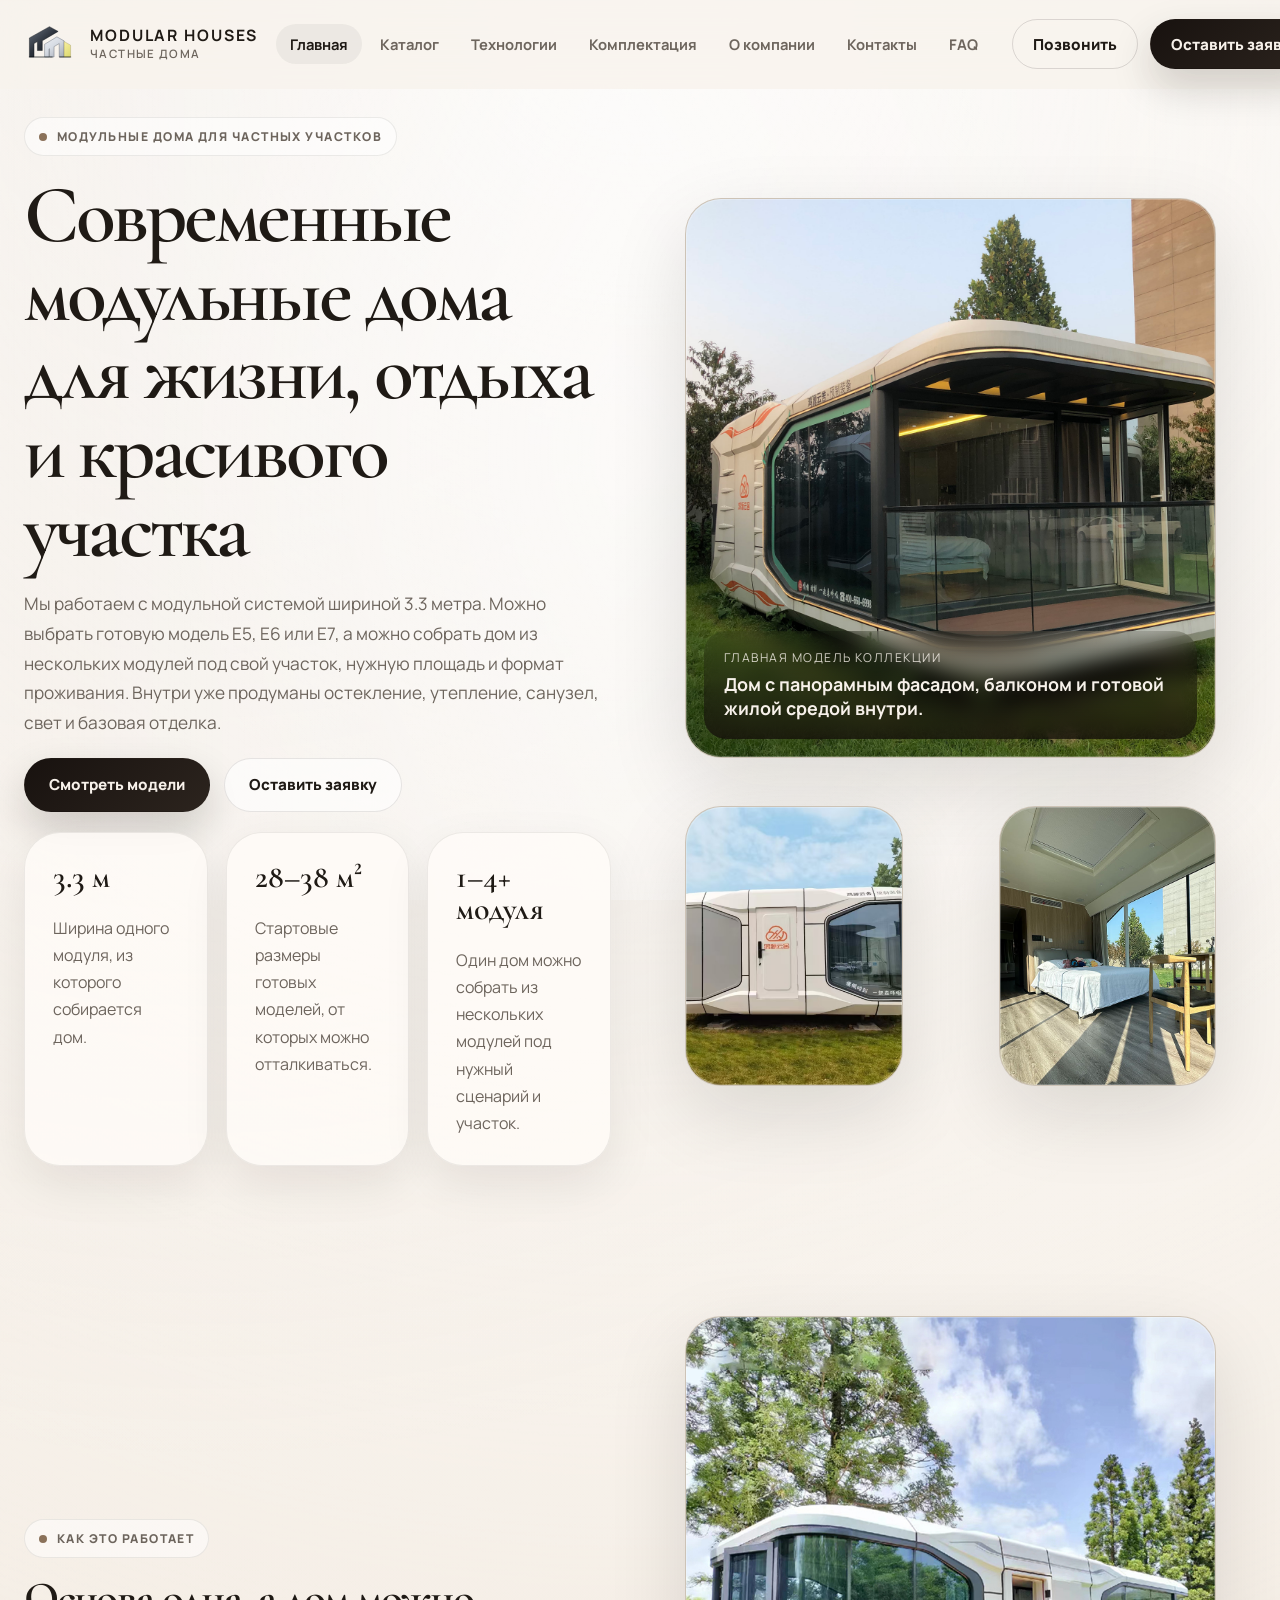
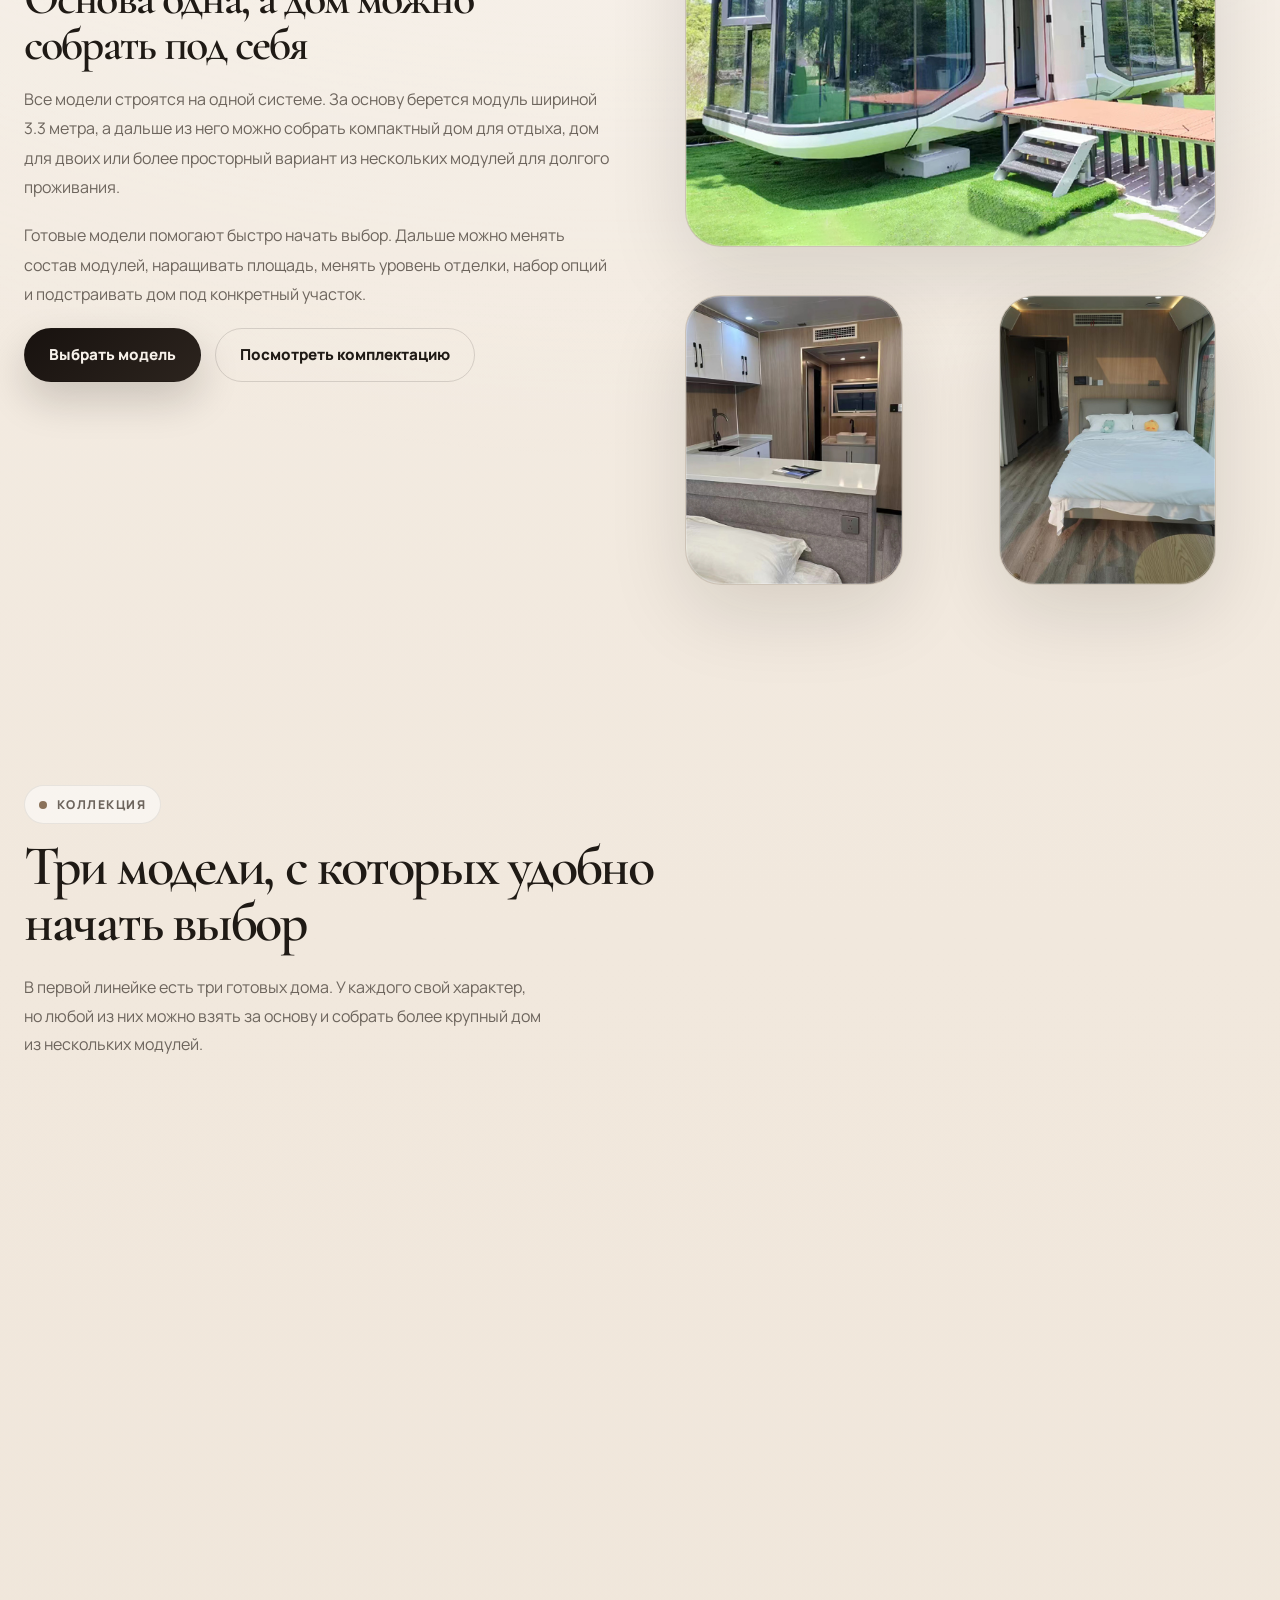
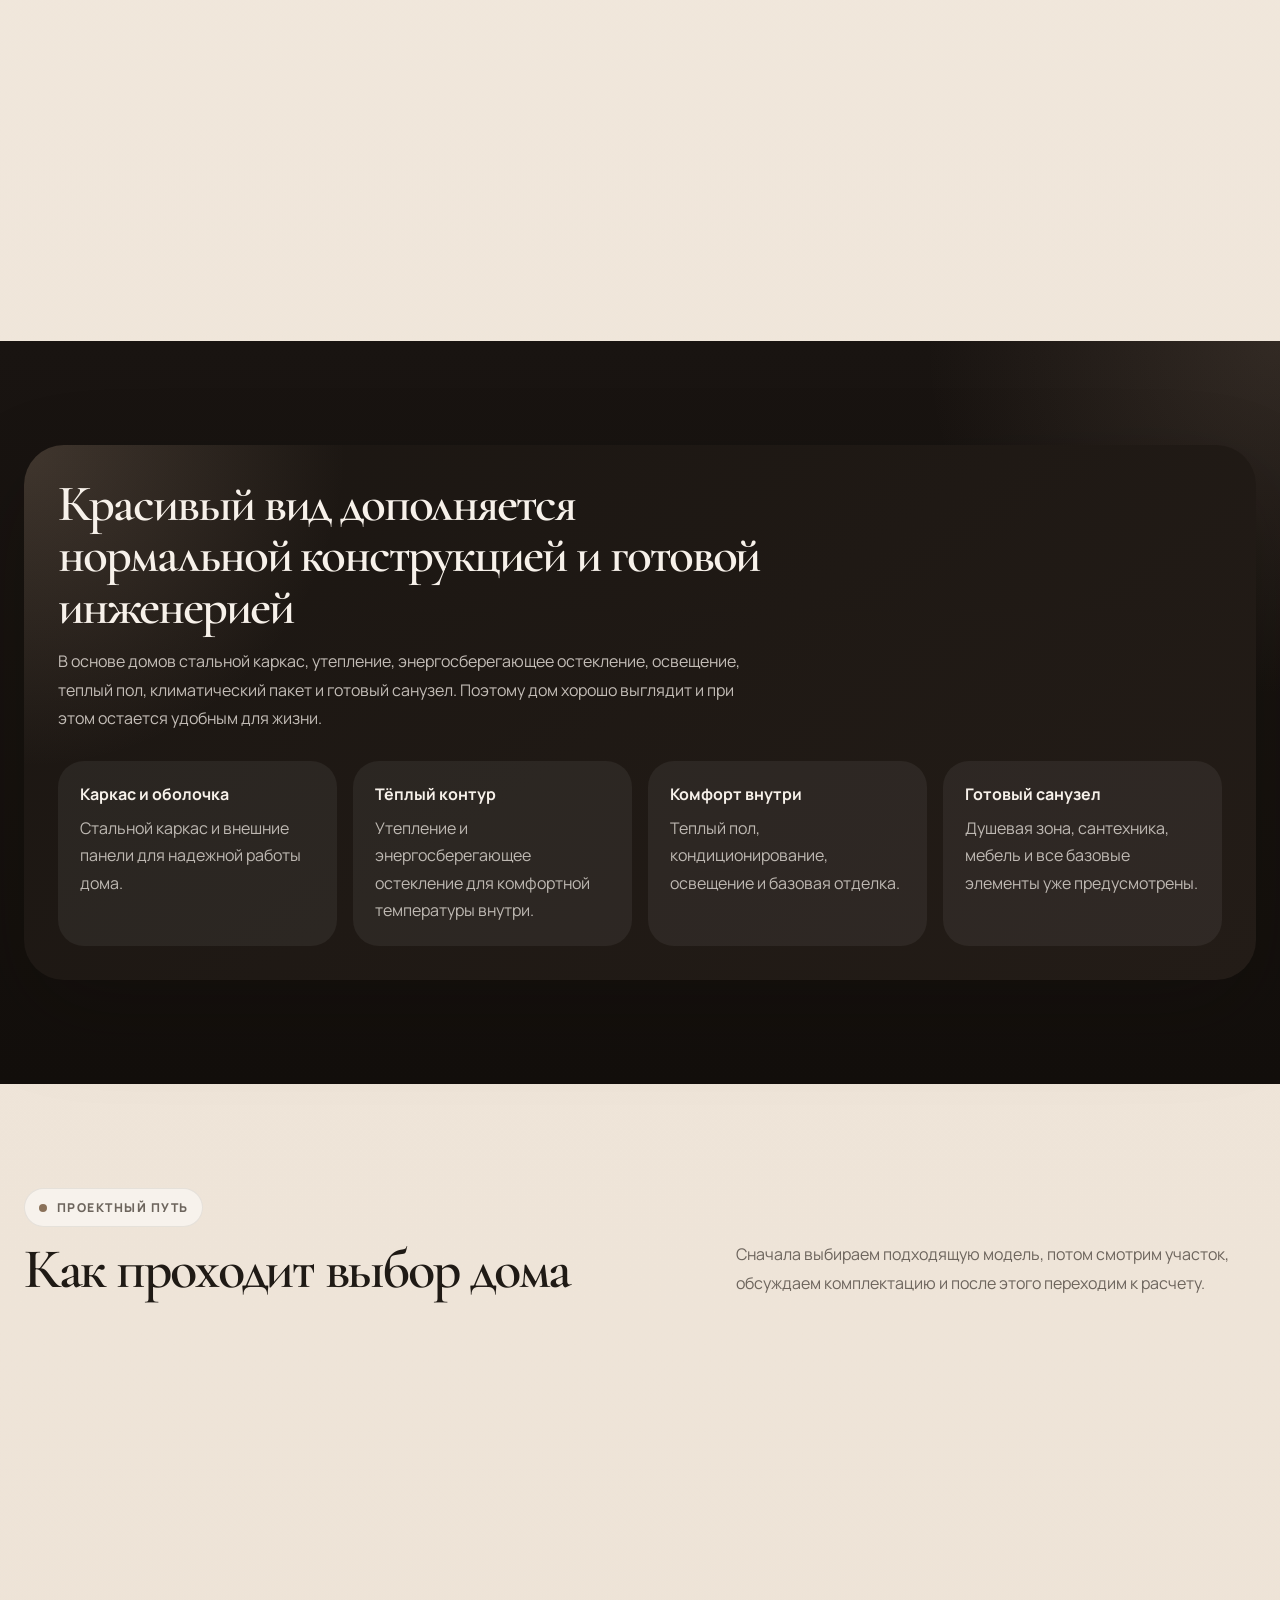
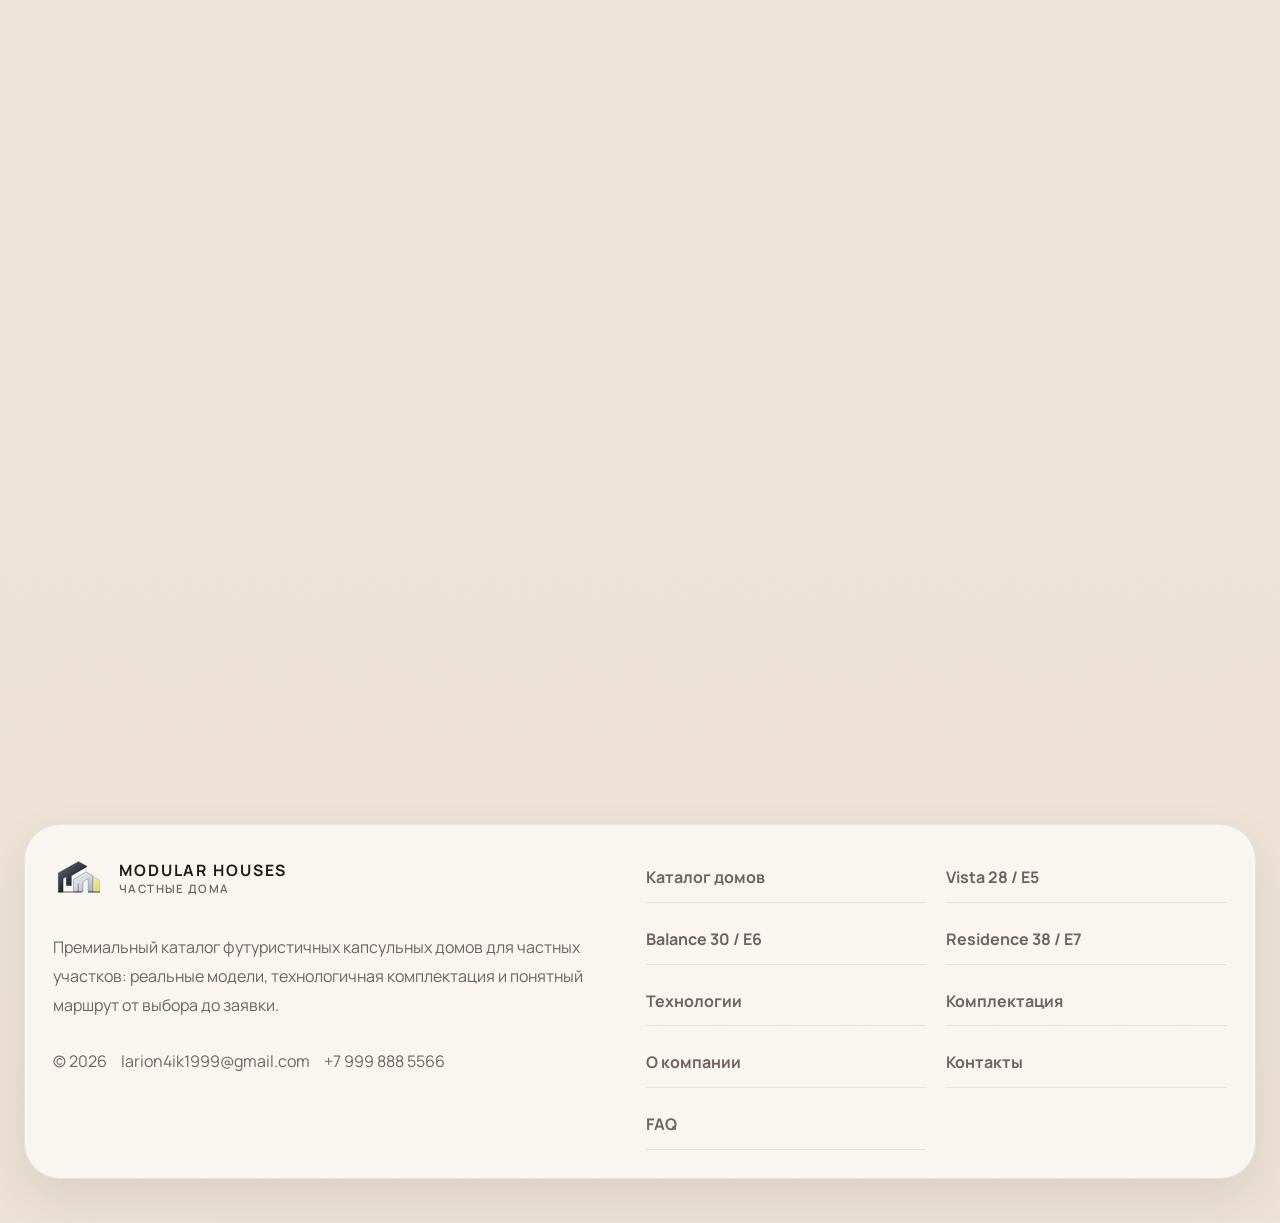
==== index.html @ d320b364 "Initial site build" ====
<!doctype html>
<html lang="ru">
  <head>
    <meta charset="UTF-8" />
    <meta name="viewport" content="width=device-width, initial-scale=1.0" />
    <meta
      name="description"
      content="Modular Houses — премиальные модульные дома для частных участков. Готовые модели E5, E6 и E7, модульная система шириной 3.3 метра и настройка дома под участок."
    />
    <title>Modular Houses — Премиальные капсульные модульные дома</title>
    <link rel="icon" href="./assets/favicon.svg" type="image/svg+xml" />
    <link rel="stylesheet" href="./styles.css" />
    <script src="./main.js" defer></script>
  </head>
  <body>
    <div class="site-shell">
      <header class="site-header">
        <div class="container header-inner">
          <a class="brand" href="./index.html" aria-label="Modular Houses">
            <span class="brand-mark">MH</span>
            <span class="brand-copy">
              <strong>Modular Houses</strong>
              <span>Частные дома</span>
            </span>
          </a>

          <button class="menu-toggle" type="button" aria-expanded="false" aria-label="Открыть меню">
            <span></span>
          </button>

          <div class="nav-wrap">
            <nav class="site-nav" aria-label="Основная навигация">
              <a class="is-active" href="./index.html">Главная</a>
              <a href="./catalog.html">Каталог</a>
              <a href="./technologies.html">Технологии</a>
              <a href="./complectation.html">Комплектация</a>
              <a href="./about.html">О компании</a>
              <a href="./contacts.html">Контакты</a>
              <a href="./faq.html">FAQ</a>
            </nav>

            <div class="header-actions">
              <button class="btn btn--line" type="button" data-copy-phone="+7 999 888 5566">Позвонить</button>
              <a class="btn btn--dark" href="./contacts.html">Оставить заявку</a>
            </div>
          </div>
        </div>
      </header>

      <main>
        <section class="page-hero page-hero--home">
          <div class="container hero-grid">
            <div class="hero-copy" data-reveal>
              <span class="eyebrow">Модульные дома для частных участков</span>
              <h1 class="display">Современные модульные дома для жизни, отдыха и красивого участка</h1>
              <p class="lead">
                Мы работаем с модульной системой шириной 3.3 метра. Можно выбрать готовую модель E5, E6 или E7, а
                можно собрать дом из нескольких модулей под свой участок, нужную площадь и формат проживания. Внутри
                уже продуманы остекление, утепление, санузел, свет и базовая отделка.
              </p>
              <div class="hero-actions">
                <a class="btn btn--dark" href="./catalog.html">Смотреть модели</a>
                <a class="btn btn--light" href="./contacts.html">Оставить заявку</a>
              </div>

              <div class="stat-strip">
                <article class="stat-card" data-reveal>
                  <strong>3.3 м</strong>
                  <span>Ширина одного модуля, из которого собирается дом.</span>
                </article>
                <article class="stat-card" data-reveal>
                  <strong>28–38 м²</strong>
                  <span>Стартовые размеры готовых моделей, от которых можно отталкиваться.</span>
                </article>
                <article class="stat-card" data-reveal>
                  <strong>1–4+ модуля</strong>
                  <span>Один дом можно собрать из нескольких модулей под нужный сценарий и участок.</span>
                </article>
              </div>
            </div>

            <div class="hero-media" data-reveal>
              <figure class="image-frame image-frame--hero">
                <img
                  src="./assets/images/source-refresh/1757570307708-19.jpg"
                  alt="Модульный дом с балконом и панорамным остеклением"
                />
                <figcaption class="image-overlay">
                  <span>Главная модель коллекции</span>
                  <strong>Дом с панорамным фасадом, балконом и готовой жилой средой внутри.</strong>
                </figcaption>
              </figure>

              <div class="media-stack">
                <figure class="image-frame image-frame--mid">
                  <img src="./assets/images/source-refresh/1723605238424-20240814111315.jpg" alt="Боковой вид на модульный дом" />
                </figure>
                <figure class="image-frame image-frame--mid">
                  <img src="./assets/images/source-refresh/1726647369386-6.jpg" alt="Спальная зона внутри модульного дома" />
                </figure>
              </div>
            </div>
          </div>
        </section>

        <section class="section section--tight">
          <div class="container editorial-grid">
            <div class="editorial-copy" data-reveal>
              <span class="eyebrow">Как это работает</span>
              <h2>Основа одна, а дом можно собрать под себя</h2>
              <p>
                Все модели строятся на одной системе. За основу берется модуль шириной 3.3 метра, а дальше из него
                можно собрать компактный дом для отдыха, дом для двоих или более просторный вариант из нескольких
                модулей для долгого проживания.
              </p>
              <p>
                Готовые модели помогают быстро начать выбор. Дальше можно менять состав модулей, наращивать площадь,
                менять уровень отделки, набор опций и подстраивать дом под конкретный участок.
              </p>
              <div class="inline-actions">
                <a class="btn btn--dark" href="./catalog.html">Выбрать модель</a>
                <a class="btn btn--line" href="./complectation.html">Посмотреть комплектацию</a>
              </div>
            </div>

            <div class="photo-stack" data-reveal>
              <figure class="image-frame">
                <img src="./assets/images/1731392022726-11.jpg" alt="Модульный дом на участке среди деревьев" />
              </figure>
              <figure class="image-frame">
                <img src="./assets/images/source-refresh/1722925416451-e5-19.jpg" alt="Кухонная зона внутри модульного дома" />
              </figure>
              <figure class="image-frame">
                <img src="./assets/images/source-refresh/1723206489213-a-e7-02-4.jpg" alt="Светлая спальня с панорамным остеклением" />
              </figure>
            </div>
          </div>
        </section>

        <section class="section">
          <div class="container">
            <div class="section-head" data-reveal>
              <div>
                <span class="eyebrow">Коллекция</span>
                <h2 class="section-title">Три модели, с которых удобно начать выбор</h2>
              </div>
              <p class="section-intro">
                В первой линейке есть три готовых дома. У каждого свой характер, но любой из них можно взять за основу
                и собрать более крупный дом из нескольких модулей.
              </p>
            </div>

            <div class="product-grid">
              <article class="product-card" data-reveal>
                <div class="product-media">
                  <img src="./assets/images/source-refresh/1741331809474-999999.jpg" alt="Vista 28 / E5" />
                </div>
                <div class="product-body">
                  <span class="product-label">Vista 28 / E5</span>
                  <h3 class="product-title">Компактный панорамный дом</h3>
                  <p class="product-subtitle">
                    Самая легкая и открытая модель. Подходит для участка с красивым видом, отдыха вдвоем и коротких
                    загородных поездок.
                  </p>
                  <div class="product-meta">
                    <div>
                      <strong>Площадь</strong>
                      <span>28 м²</span>
                    </div>
                    <div>
                      <strong>Размер</strong>
                      <span>8.5 × 3.3 × 3.2 м</span>
                    </div>
                  </div>
                  <div class="inline-actions">
                    <a class="btn btn--dark" href="./model-base18.html">Подробнее о модели</a>
                  </div>
                </div>
              </article>

              <article class="product-card" data-reveal>
                <div class="product-media">
                  <img src="./assets/images/1731392022726-11.jpg" alt="Balance 30 / E6" />
                </div>
                <div class="product-body">
                  <span class="product-label">Balance 30 / E6</span>
                  <h3 class="product-title">Спокойный дом для ежедневного комфорта</h3>
                  <p class="product-subtitle">
                    Более закрытая и спокойная модель с отдельной жилой зоной, верхним светом и удобной планировкой
                    для пары или долгого отдыха.
                  </p>
                  <div class="product-meta">
                    <div>
                      <strong>Площадь</strong>
                      <span>30 м²</span>
                    </div>
                    <div>
                      <strong>Размер</strong>
                      <span>9.0 × 3.3 × 3.2 м</span>
                    </div>
                  </div>
                  <div class="inline-actions">
                    <a class="btn btn--dark" href="./model-duo36.html">Подробнее о модели</a>
                  </div>
                </div>
              </article>

              <article class="product-card" data-reveal>
                <div class="product-media">
                  <img src="./assets/images/1741221072667-ea02fdfe8619896848ca5c309c2e159.jpg" alt="Residence 38 / E7" />
                </div>
                <div class="product-body">
                  <span class="product-label">Residence 38 / E7</span>
                  <h3 class="product-title">Просторный дом для долгого проживания</h3>
                  <p class="product-subtitle">
                    Самая большая модель в линейке. Внутри есть отдельная спальня, зона отдыха и балкон, поэтому дом
                    подходит не только для выходных, но и для более долгого проживания.
                  </p>
                  <div class="product-meta">
                    <div>
                      <strong>Площадь</strong>
                      <span>38 м²</span>
                    </div>
                    <div>
                      <strong>Размер</strong>
                      <span>11.5 × 3.3 × 3.2 м</span>
                    </div>
                  </div>
                  <div class="inline-actions">
                    <a class="btn btn--dark" href="./model-family54.html">Подробнее о модели</a>
                  </div>
                </div>
              </article>
            </div>
          </div>
        </section>

        <section class="section section--dark">
          <div class="container">
            <div class="dark-panel" data-reveal>
              <h2>Красивый вид дополняется нормальной конструкцией и готовой инженерией</h2>
              <p>
                В основе домов стальной каркас, утепление, энергосберегающее остекление, освещение, теплый пол,
                климатический пакет и готовый санузел. Поэтому дом хорошо выглядит и при этом остается удобным для
                жизни.
              </p>

              <div class="dark-grid">
                <article class="dark-item">
                  <strong>Каркас и оболочка</strong>
                  <span>Стальной каркас и внешние панели для надежной работы дома.</span>
                </article>
                <article class="dark-item">
                  <strong>Тёплый контур</strong>
                  <span>Утепление и энергосберегающее остекление для комфортной температуры внутри.</span>
                </article>
                <article class="dark-item">
                  <strong>Комфорт внутри</strong>
                  <span>Теплый пол, кондиционирование, освещение и базовая отделка.</span>
                </article>
                <article class="dark-item">
                  <strong>Готовый санузел</strong>
                  <span>Душевая зона, сантехника, мебель и все базовые элементы уже предусмотрены.</span>
                </article>
              </div>
            </div>
          </div>
        </section>

        <section class="section">
          <div class="container">
            <div class="section-head" data-reveal>
              <div>
                <span class="eyebrow">Проектный путь</span>
                <h2 class="section-title">Как проходит выбор дома</h2>
              </div>
              <p class="section-intro">
                Сначала выбираем подходящую модель, потом смотрим участок, обсуждаем комплектацию и после этого
                переходим к расчету.
              </p>
            </div>

            <div class="timeline">
              <article class="timeline-item" data-step="01" data-reveal>
                <h3>Выбор модели</h3>
                <p>Определяем, нужен ли компактный дом для отдыха, спокойный вариант для пары или более просторный дом для долгого проживания.</p>
              </article>
              <article class="timeline-item" data-step="02" data-reveal>
                <h3>Проверка участка</h3>
                <p>Смотрим подъезд, рельеф, видовые точки и условия установки.</p>
              </article>
              <article class="timeline-item" data-step="03" data-reveal>
                <h3>Согласование комплектации</h3>
                <p>Фиксируем отделку, инженерный пакет, нужные опции и уровень готовности дома.</p>
              </article>
              <article class="timeline-item" data-step="04" data-reveal>
                <h3>Расчет и запуск</h3>
                <p>После согласования готовим расчет, план поставки и дальнейшие шаги по проекту.</p>
              </article>
            </div>
          </div>
        </section>

        <section class="section section--tight">
          <div class="container">
            <div class="cta-panel" data-reveal>
              <span class="eyebrow">Следующий шаг</span>
              <h3>Оставьте заявку, и мы подберем модель под ваш участок</h3>
              <p>
                Если у вас уже есть участок, примерная площадь и понимание, как вы хотите использовать дом, мы быстро
                предложим подходящую модель и нужную комплектацию.
              </p>
              <div class="hero-actions">
                <a class="btn btn--light" href="./catalog.html">Открыть каталог</a>
                <a class="btn btn--dark" href="./contacts.html">Оставить заявку</a>
              </div>
            </div>
          </div>
        </section>
      </main>

      <footer class="site-footer">
        <div class="container footer-grid">
          <div class="footer-copy">
            <a class="brand" href="./index.html">
              <span class="brand-mark">MH</span>
              <span class="brand-copy">
                <strong>Modular Houses</strong>
                <span>Частные дома</span>
              </span>
            </a>
            <p>
              Премиальный каталог футуристичных капсульных домов для частных участков: реальные модели, технологичная
              комплектация и понятный маршрут от выбора до заявки.
            </p>
            <div class="footer-meta">
              <span>© <span data-current-year></span></span>
              <span><a href="mailto:larion4ik1999@gmail.com">larion4ik1999@gmail.com</a></span>
              <span><a href="tel:+79998885566">+7 999 888 5566</a></span>
            </div>
          </div>

          <div class="footer-links">
            <a href="./catalog.html">Каталог домов</a>
            <a href="./model-base18.html">Vista 28 / E5</a>
            <a href="./model-duo36.html">Balance 30 / E6</a>
            <a href="./model-family54.html">Residence 38 / E7</a>
            <a href="./technologies.html">Технологии</a>
            <a href="./complectation.html">Комплектация</a>
            <a href="./about.html">О компании</a>
            <a href="./contacts.html">Контакты</a>
            <a href="./faq.html">FAQ</a>
          </div>
        </div>
      </footer>
    </div>
  </body>
</html>
---- styles.css ----
@import url("https://fonts.googleapis.com/css2?family=Cormorant+Garamond:wght@500;600;700&family=Manrope:wght@400;500;600;700;800&display=swap");

:root {
  --bg: #f3eee7;
  --bg-strong: #ebe3d8;
  --paper: rgba(255, 252, 248, 0.8);
  --paper-strong: rgba(255, 255, 255, 0.92);
  --line: rgba(31, 26, 21, 0.1);
  --line-strong: rgba(31, 26, 21, 0.18);
  --text: #1f1a15;
  --muted: #6d655d;
  --accent: #8a7159;
  --accent-soft: #b79d87;
  --dark: #171310;
  --dark-soft: #241e19;
  --olive: #5b6455;
  --shadow-lg: 0 28px 80px rgba(20, 15, 10, 0.12);
  --shadow-md: 0 18px 48px rgba(20, 15, 10, 0.08);
  --radius-xl: 36px;
  --radius-lg: 28px;
  --radius-md: 22px;
  --radius-sm: 18px;
  --radius-pill: 999px;
  --container: 1240px;
}

*,
*::before,
*::after {
  box-sizing: border-box;
}

html {
  scroll-behavior: smooth;
}

body {
  margin: 0;
  color: var(--text);
  font-family: "Manrope", sans-serif;
  background:
    radial-gradient(circle at top center, rgba(255, 255, 255, 0.8), transparent 34%),
    radial-gradient(circle at 16% 0%, rgba(183, 157, 135, 0.18), transparent 24%),
    linear-gradient(180deg, #f8f3ec 0%, #f1e8dd 42%, #ece1d4 100%);
  overflow-x: hidden;
}

body::before {
  position: fixed;
  inset: 0;
  z-index: -1;
  background:
    linear-gradient(90deg, transparent 0%, rgba(255, 255, 255, 0.45) 48%, transparent 100%),
    radial-gradient(circle at center, rgba(255, 255, 255, 0.35), transparent 62%);
  opacity: 0.7;
  pointer-events: none;
  content: "";
}

img {
  display: block;
  max-width: 100%;
}

a {
  color: inherit;
  text-decoration: none;
}

button,
input,
textarea,
select {
  font: inherit;
}

button {
  cursor: pointer;
}

.site-shell {
  min-height: 100vh;
}

.container {
  width: min(100% - 48px, 1360px);
  margin: 0 auto;
}

.site-header {
  position: sticky;
  top: 0;
  z-index: 50;
  border-bottom: 1px solid transparent;
  background: rgba(248, 243, 236, 0.78);
  backdrop-filter: blur(22px);
}

.site-header.is-scrolled {
  border-bottom-color: rgba(31, 26, 21, 0.08);
  background: rgba(248, 243, 236, 0.94);
}

.header-inner {
  display: flex;
  align-items: center;
  justify-content: space-between;
  gap: 18px;
  min-height: 88px;
}

.brand {
  display: inline-flex;
  align-items: center;
  gap: 14px;
  flex: 0 0 auto;
}

.brand-mark {
  width: 52px;
  height: 52px;
  flex: 0 0 52px;
  display: inline-block;
  border-radius: 0;
  background: url("./assets/brand-mark.svg") center/contain no-repeat;
  box-shadow: none;
  font-size: 0;
  line-height: 0;
}

.brand-copy {
  display: grid;
  gap: 2px;
}

.brand-copy strong {
  font-size: 0.98rem;
  line-height: 1.04;
  letter-spacing: 0.12em;
  text-transform: uppercase;
}

.brand-copy span {
  color: var(--muted);
  font-size: 0.72rem;
  font-weight: 600;
  letter-spacing: 0.12em;
  text-transform: uppercase;
}

.nav-wrap {
  display: flex;
  align-items: center;
  flex: 1 1 auto;
  min-width: 0;
  justify-content: space-between;
  gap: 20px;
}

.site-nav {
  display: flex;
  align-items: center;
  flex: 1 1 auto;
  justify-content: center;
  gap: 4px;
}

.site-nav a {
  padding: 10px 14px;
  border-radius: var(--radius-pill);
  color: var(--muted);
  font-size: 0.92rem;
  font-weight: 700;
  white-space: nowrap;
  transition: color 180ms ease, background-color 180ms ease;
}

.site-nav a:hover,
.site-nav a.is-active {
  color: var(--text);
  background: rgba(31, 26, 21, 0.05);
}

.header-actions {
  display: flex;
  align-items: center;
  gap: 12px;
  flex: 0 0 auto;
  flex-wrap: nowrap;
}

.header-actions .btn {
  min-height: 50px;
  padding: 0 20px;
}

.menu-toggle {
  display: none;
  width: 48px;
  height: 48px;
  border: 1px solid var(--line);
  border-radius: 16px;
  background: var(--paper-strong);
  color: var(--text);
}

.menu-toggle span,
.menu-toggle::before,
.menu-toggle::after {
  display: block;
  width: 18px;
  height: 2px;
  margin: 0 auto;
  background: currentColor;
  transition: transform 180ms ease, opacity 180ms ease;
  content: "";
}

.menu-toggle span {
  margin: 5px auto;
}

.menu-toggle[aria-expanded="true"]::before {
  transform: translateY(7px) rotate(45deg);
}

.menu-toggle[aria-expanded="true"]::after {
  transform: translateY(-7px) rotate(-45deg);
}

.menu-toggle[aria-expanded="true"] span {
  opacity: 0;
}

.btn {
  display: inline-flex;
  align-items: center;
  justify-content: center;
  min-height: 54px;
  padding: 0 24px;
  border: 1px solid transparent;
  border-radius: var(--radius-pill);
  font-size: 0.95rem;
  font-weight: 800;
  transition: transform 180ms ease, box-shadow 180ms ease, border-color 180ms ease, background-color 180ms ease;
}

.btn:hover {
  transform: translateY(-2px);
}

.btn--dark {
  color: #f7f1ea;
  background: linear-gradient(140deg, #18120f, #2c241e);
  box-shadow: 0 18px 40px rgba(20, 15, 10, 0.18);
}

.btn--light {
  color: var(--text);
  border-color: rgba(31, 26, 21, 0.1);
  background: rgba(255, 255, 255, 0.6);
}

.btn--line {
  color: var(--text);
  border-color: rgba(31, 26, 21, 0.14);
  background: transparent;
}

.btn--full {
  width: 100%;
}

.page-hero {
  padding: 42px 0 54px;
}

.page-hero--home {
  padding-top: 28px;
}

.hero-grid,
.editorial-grid,
.detail-grid,
.contact-grid,
.footer-grid {
  display: grid;
  grid-template-columns: minmax(0, 0.98fr) minmax(0, 1.02fr);
  gap: 34px;
  align-items: center;
}

.hero-copy,
.detail-copy {
  display: grid;
  gap: 20px;
}

.breadcrumbs {
  display: flex;
  flex-wrap: wrap;
  gap: 10px;
  color: var(--muted);
  font-size: 0.88rem;
}

.breadcrumbs span::after {
  margin-left: 10px;
  content: "/";
}

.breadcrumbs span:last-child::after {
  display: none;
}

.eyebrow {
  display: inline-flex;
  align-items: center;
  gap: 10px;
  width: fit-content;
  padding: 10px 14px;
  border: 1px solid rgba(31, 26, 21, 0.08);
  border-radius: var(--radius-pill);
  background: rgba(255, 255, 255, 0.5);
  color: var(--muted);
  font-size: 0.76rem;
  font-weight: 800;
  letter-spacing: 0.12em;
  text-transform: uppercase;
}

.eyebrow::before {
  width: 8px;
  height: 8px;
  border-radius: 50%;
  background: var(--accent);
  content: "";
}

.display {
  margin: 0;
  font-family: "Cormorant Garamond", serif;
  font-size: clamp(3rem, 6.4vw, 5.6rem);
  line-height: 0.96;
  letter-spacing: -0.04em;
  font-weight: 600;
}

.page-title {
  margin: 0;
  font-family: "Cormorant Garamond", serif;
  font-size: clamp(2.35rem, 4.2vw, 3.95rem);
  line-height: 1;
  letter-spacing: -0.04em;
  font-weight: 600;
}

.lead {
  margin: 0;
  max-width: 620px;
  color: var(--muted);
  font-size: clamp(1rem, 2vw, 1.08rem);
  line-height: 1.72;
}

.hero-actions,
.inline-actions {
  display: flex;
  flex-wrap: wrap;
  gap: 14px;
}

.hero-media {
  display: grid;
  gap: 16px;
}

.media-stack,
.gallery-grid,
.photo-stack {
  display: grid;
  gap: 16px;
}

.media-stack {
  grid-template-columns: repeat(2, minmax(0, 1fr));
}

.image-frame {
  position: relative;
  overflow: hidden;
  border-radius: var(--radius-xl);
  border: 1px solid rgba(31, 26, 21, 0.08);
  background: #dcd1c4;
  box-shadow: var(--shadow-lg);
}

.image-frame::after {
  position: absolute;
  inset: 0;
  border: 1px solid rgba(255, 255, 255, 0.24);
  border-radius: inherit;
  pointer-events: none;
  content: "";
}

.image-frame img {
  width: 100%;
  height: 100%;
  object-fit: cover;
  object-position: center;
}

.image-frame--hero {
  min-height: 560px;
}

.image-frame--mid {
  min-height: 280px;
}

.image-frame--short {
  min-height: 260px;
}

.image-overlay {
  position: absolute;
  inset: auto 18px 18px 18px;
  display: grid;
  gap: 6px;
  padding: 18px 20px;
  border-radius: 22px;
  color: #f7f1ea;
  background: linear-gradient(180deg, rgba(20, 15, 10, 0.1), rgba(20, 15, 10, 0.78));
  backdrop-filter: blur(10px);
}

.image-overlay span {
  font-size: 0.76rem;
  letter-spacing: 0.12em;
  text-transform: uppercase;
  opacity: 0.82;
}

.image-overlay strong {
  font-size: 1.12rem;
  line-height: 1.35;
}

.stat-strip,
.fact-grid,
.feature-grid,
.product-grid,
.compare-grid,
.contact-cards,
.story-grid {
  display: grid;
  gap: 18px;
}

.stat-strip {
  grid-template-columns: repeat(3, minmax(0, 1fr));
}

.feature-grid {
  grid-template-columns: repeat(4, minmax(0, 1fr));
}

.feature-grid--3,
.product-grid,
.compare-grid,
.story-grid {
  grid-template-columns: repeat(3, minmax(0, 1fr));
}

.fact-grid {
  grid-template-columns: repeat(4, minmax(0, 1fr));
}

.section {
  padding: 104px 0;
}

.section--tight {
  padding: 80px 0;
}

.section--dark {
  color: #f7f1ea;
  background:
    radial-gradient(circle at top right, rgba(183, 157, 135, 0.16), transparent 24%),
    linear-gradient(180deg, #191411 0%, #130f0c 100%);
}

.section-head {
  display: flex;
  flex-wrap: wrap;
  align-items: end;
  justify-content: space-between;
  gap: 22px;
  margin-bottom: 34px;
}

.section-head > div {
  display: grid;
  gap: 14px;
}

.section-title {
  margin: 0;
  max-width: 700px;
  font-family: "Cormorant Garamond", serif;
  font-size: clamp(2.2rem, 4.4vw, 3.6rem);
  line-height: 1;
  letter-spacing: -0.04em;
  font-weight: 600;
}

.section-intro {
  max-width: 520px;
  margin: 0;
  color: var(--muted);
  line-height: 1.8;
}

.section--dark .section-intro,
.section--dark .feature-card p,
.section--dark .timeline-item p {
  color: rgba(247, 241, 234, 0.72);
}

.card,
.stat-card,
.feature-card,
.product-card,
.compare-card,
.story-card,
.list-card,
.contact-card,
.form-card,
.faq-cta,
.spec-card,
.cta-panel {
  border: 1px solid rgba(31, 26, 21, 0.08);
  border-radius: var(--radius-xl);
  background: var(--paper);
  box-shadow: var(--shadow-md);
}

.card,
.stat-card,
.feature-card,
.compare-card,
.story-card,
.list-card,
.contact-card,
.form-card,
.faq-cta,
.spec-card,
.cta-panel {
  padding: 28px;
}

.stat-card {
  display: grid;
  align-content: start;
  gap: 12px;
  min-height: 210px;
}

.section--dark .feature-card,
.section--dark .timeline-item,
.section--dark .cta-panel {
  border-color: rgba(255, 255, 255, 0.08);
  background: rgba(255, 255, 255, 0.06);
}

.stat-card strong,
.fact-card strong,
.compare-card strong {
  display: block;
  margin-bottom: 10px;
  font-family: "Cormorant Garamond", serif;
  font-size: 2rem;
  line-height: 1;
  font-weight: 600;
}

.stat-card span,
.fact-card span,
.compare-card span {
  color: var(--muted);
  line-height: 1.7;
}

.feature-card .eyebrow,
.list-card .eyebrow,
.story-card .eyebrow,
.spec-card .eyebrow,
.contact-card .eyebrow,
.form-card .eyebrow,
.faq-cta .eyebrow,
.cta-panel .eyebrow {
  margin-bottom: 18px;
}

.feature-card h3,
.product-title,
.story-card h3,
.list-card h3,
.spec-card h3,
.contact-card h3,
.form-card h3,
.faq-cta h3,
.cta-panel h3 {
  margin: 0 0 12px;
  font-size: 1.34rem;
  line-height: 1.35;
}

.feature-card p,
.story-card p,
.list-card p,
.spec-card p,
.contact-card p,
.form-card p,
.faq-cta p,
.cta-panel p {
  margin: 0;
  color: var(--muted);
  line-height: 1.8;
}

.bullet-list {
  display: grid;
  gap: 12px;
  margin: 18px 0 0;
  padding: 0;
  list-style: none;
}

.bullet-list li {
  position: relative;
  padding-left: 22px;
  color: var(--muted);
  line-height: 1.7;
}

.bullet-list li::before {
  position: absolute;
  left: 0;
  top: 10px;
  width: 8px;
  height: 8px;
  border-radius: 50%;
  background: var(--accent);
  content: "";
}

.product-card {
  display: flex;
  flex-direction: column;
  overflow: hidden;
  padding: 0;
  height: 100%;
  background: rgba(255, 252, 248, 0.86);
}

.product-media {
  height: clamp(220px, 23vw, 280px);
  min-height: 220px;
}

.product-media img {
  width: 100%;
  height: 100%;
  object-fit: cover;
  object-position: center;
}

.product-body {
  display: flex;
  flex: 1 1 auto;
  flex-direction: column;
  gap: 18px;
  padding: 28px;
}

.product-label {
  color: var(--accent);
  font-size: 0.8rem;
  font-weight: 800;
  letter-spacing: 0.1em;
  text-transform: uppercase;
}

.product-title {
  margin: 0;
  font-size: 1.42rem;
  line-height: 1.2;
}

.product-subtitle {
  margin: 0;
  color: var(--muted);
  font-size: 0.95rem;
  line-height: 1.68;
}

.product-body .inline-actions {
  margin-top: auto;
}

.product-meta {
  display: grid;
  grid-template-columns: repeat(2, minmax(0, 1fr));
  gap: 12px;
}

.product-meta div,
.fact-card {
  padding: 16px 18px;
  border-radius: 22px;
  background: rgba(255, 255, 255, 0.56);
  box-shadow: inset 0 0 0 1px rgba(31, 26, 21, 0.06);
}

.product-meta strong,
.fact-card em {
  display: block;
  margin-bottom: 6px;
  color: var(--muted);
  font-size: 0.85rem;
  font-style: normal;
  font-weight: 700;
}

.product-meta span,
.fact-card span {
  font-weight: 800;
  line-height: 1.5;
}

.editorial-copy {
  display: grid;
  gap: 18px;
}

.editorial-copy h2,
.editorial-copy h3 {
  margin: 0;
  font-family: "Cormorant Garamond", serif;
  font-size: clamp(1.95rem, 3.6vw, 3.05rem);
  line-height: 0.98;
  letter-spacing: -0.04em;
  font-weight: 600;
}

.editorial-copy p {
  margin: 0;
  color: var(--muted);
  line-height: 1.85;
}

.photo-stack {
  grid-template-columns: minmax(0, 1fr) minmax(0, 1fr);
}

.photo-stack .image-frame:first-child {
  grid-column: 1 / -1;
  min-height: 420px;
}

.photo-stack .image-frame:nth-child(2),
.photo-stack .image-frame:nth-child(3) {
  min-height: 290px;
}

.dark-panel {
  padding: 34px;
  border-radius: 40px;
  background:
    radial-gradient(circle at top left, rgba(183, 157, 135, 0.24), transparent 24%),
    linear-gradient(145deg, #1b1612, #231c17);
  box-shadow: 0 34px 90px rgba(20, 15, 10, 0.22);
}

.dark-panel h2 {
  margin: 0 0 14px;
  max-width: 720px;
  font-family: "Cormorant Garamond", serif;
  font-size: clamp(2.1rem, 4vw, 3.4rem);
  line-height: 1;
  letter-spacing: -0.04em;
  font-weight: 600;
}

.dark-panel p {
  max-width: 700px;
  margin: 0;
  color: rgba(247, 241, 234, 0.76);
  line-height: 1.8;
}

.dark-grid {
  display: grid;
  grid-template-columns: repeat(4, minmax(0, 1fr));
  gap: 16px;
  margin-top: 28px;
}

.dark-item {
  padding: 22px;
  border-radius: 26px;
  background: rgba(255, 255, 255, 0.06);
}

.dark-item strong {
  display: block;
  margin-bottom: 10px;
  font-size: 1rem;
}

.dark-item span {
  color: rgba(247, 241, 234, 0.72);
  line-height: 1.7;
}

.timeline {
  display: grid;
  gap: 16px;
}

.timeline-item {
  position: relative;
  padding: 26px 26px 26px 84px;
  border: 1px solid rgba(31, 26, 21, 0.08);
  border-radius: var(--radius-xl);
  background: var(--paper);
  box-shadow: var(--shadow-md);
}

.timeline-item::before {
  position: absolute;
  left: 28px;
  top: 28px;
  width: 32px;
  height: 32px;
  border-radius: 50%;
  display: grid;
  place-items: center;
  color: #f7f1ea;
  background: linear-gradient(145deg, #2e251f, #7e6854);
  font-size: 0.8rem;
  font-weight: 800;
  content: attr(data-step);
}

.timeline-item h3 {
  margin: 0 0 10px;
  font-size: 1.15rem;
}

.timeline-item p {
  margin: 0;
  color: var(--muted);
  line-height: 1.8;
}

.detail-hero {
  display: grid;
  grid-template-columns: minmax(0, 1.08fr) minmax(0, 0.92fr);
  gap: 24px;
  align-items: stretch;
}

.detail-media {
  display: grid;
  gap: 16px;
}

.detail-side {
  display: grid;
  gap: 18px;
}

.spec-list {
  display: grid;
  gap: 12px;
}

.spec-row {
  display: grid;
  grid-template-columns: 180px minmax(0, 1fr);
  gap: 16px;
  padding: 16px 0;
  border-bottom: 1px solid rgba(31, 26, 21, 0.08);
}

.spec-row:last-child {
  border-bottom: 0;
  padding-bottom: 0;
}

.spec-row strong {
  color: var(--muted);
  font-size: 0.9rem;
}

.spec-row span {
  line-height: 1.7;
}

.contact-grid {
  align-items: start;
}

.contact-cards {
  grid-template-columns: 1fr;
}

.contact-link {
  display: flex;
  align-items: center;
  justify-content: space-between;
  gap: 16px;
  padding: 18px 20px;
  border-radius: 22px;
  background: rgba(255, 255, 255, 0.58);
  box-shadow: inset 0 0 0 1px rgba(31, 26, 21, 0.06);
  font-weight: 800;
}

.contact-link span {
  color: var(--muted);
  font-weight: 700;
}

.form-grid {
  display: grid;
  gap: 14px;
}

.form-grid--two {
  grid-template-columns: repeat(2, minmax(0, 1fr));
}

.field {
  display: grid;
  gap: 8px;
}

.field label {
  font-size: 0.9rem;
  font-weight: 800;
}

.field input,
.field textarea,
.field select {
  width: 100%;
  min-height: 56px;
  padding: 16px 18px;
  border: 1px solid rgba(31, 26, 21, 0.1);
  border-radius: 22px;
  background: rgba(255, 255, 255, 0.64);
  color: var(--text);
}

.field textarea {
  min-height: 150px;
  resize: vertical;
}

.form-note {
  margin: 0;
  color: var(--muted);
  font-size: 0.9rem;
  line-height: 1.8;
}

.form-success {
  display: none;
  padding: 16px 18px;
  border-radius: 22px;
  color: #f7f1ea;
  background: linear-gradient(145deg, #18120f, #2b231d);
}

.form-success.is-visible {
  display: block;
}

.faq-list {
  display: grid;
  gap: 16px;
}

.faq-item {
  overflow: hidden;
  border: 1px solid rgba(31, 26, 21, 0.08);
  border-radius: var(--radius-xl);
  background: var(--paper);
  box-shadow: var(--shadow-md);
}

.faq-item summary {
  list-style: none;
  display: flex;
  align-items: center;
  justify-content: space-between;
  gap: 16px;
  padding: 24px 28px;
  cursor: pointer;
  font-size: 1rem;
  font-weight: 800;
}

.faq-item summary::-webkit-details-marker {
  display: none;
}

.faq-item summary::after {
  width: 36px;
  height: 36px;
  border-radius: 50%;
  display: grid;
  place-items: center;
  color: var(--muted);
  background: rgba(31, 26, 21, 0.06);
  content: "+";
}

.faq-item[open] summary::after {
  content: "–";
}

.faq-item p {
  margin: 0;
  padding: 0 28px 26px;
  color: var(--muted);
  line-height: 1.8;
}

.cta-panel {
  padding: 32px;
  color: #f7f1ea;
  background:
    radial-gradient(circle at top left, rgba(183, 157, 135, 0.26), transparent 26%),
    linear-gradient(145deg, #18120f, #2b221c);
  box-shadow: 0 28px 72px rgba(20, 15, 10, 0.2);
}

.cta-panel p {
  color: rgba(247, 241, 234, 0.78);
}

.site-footer {
  padding: 30px 0 44px;
}

.footer-grid {
  align-items: start;
  padding: 28px;
  border: 1px solid rgba(31, 26, 21, 0.08);
  border-radius: var(--radius-xl);
  background: rgba(255, 255, 255, 0.68);
  box-shadow: var(--shadow-md);
}

.footer-copy {
  display: grid;
  gap: 12px;
}

.footer-copy p,
.footer-links a,
.footer-meta span {
  color: var(--muted);
  line-height: 1.8;
}

.footer-links {
  display: grid;
  grid-template-columns: repeat(2, minmax(0, 1fr));
  gap: 12px 20px;
}

.footer-links a {
  padding: 10px 0;
  border-bottom: 1px solid rgba(31, 26, 21, 0.08);
  font-weight: 700;
}

.footer-meta {
  display: flex;
  flex-wrap: wrap;
  gap: 14px;
}

.quick-bar {
  position: fixed;
  left: 50%;
  bottom: 18px;
  z-index: 60;
  display: none;
  align-items: center;
  gap: 10px;
  padding: 10px;
  border: 1px solid rgba(31, 26, 21, 0.08);
  border-radius: 999px;
  background: rgba(246, 241, 234, 0.9);
  backdrop-filter: blur(20px);
  box-shadow: 0 26px 70px rgba(20, 15, 10, 0.14);
  transform: translateX(-50%);
}

.quick-bar__item {
  display: inline-flex;
  align-items: center;
  justify-content: center;
  min-height: 46px;
  padding: 0 18px;
  border: 0;
  border-radius: 999px;
  background: rgba(255, 255, 255, 0.72);
  font-size: 0.9rem;
  font-weight: 800;
}

.quick-bar__item--dark {
  color: #f7f1ea;
  background: linear-gradient(145deg, #18120f, #2c241e);
}

.quick-bar__item--accent {
  color: var(--text);
  background: linear-gradient(145deg, #cdb5a0, #e2d3c5);
}

[data-reveal] {
  opacity: 0;
  transform: translateY(22px);
  transition: opacity 500ms ease, transform 500ms ease;
}

[data-reveal].is-visible {
  opacity: 1;
  transform: translateY(0);
}

@media (max-width: 1240px) {
  .brand-copy span {
    display: none;
  }
}

@media (max-width: 1120px) {
  .site-nav a {
    padding: 10px 11px;
    font-size: 0.88rem;
  }

  .header-actions .btn {
    min-height: 46px;
    padding: 0 16px;
  }

  .hero-grid,
  .editorial-grid,
  .detail-grid,
  .detail-hero,
  .contact-grid,
  .footer-grid {
    grid-template-columns: 1fr;
  }

  .product-grid,
  .compare-grid,
  .story-grid,
  .feature-grid,
  .fact-grid,
  .stat-strip,
  .dark-grid {
    grid-template-columns: repeat(2, minmax(0, 1fr));
  }

  .photo-stack .image-frame:first-child {
    min-height: 420px;
  }

  .image-frame--hero {
    min-height: 500px;
  }
}

@media (max-width: 860px) {
  .nav-wrap {
    position: fixed;
    top: 80px;
    left: 16px;
    right: 16px;
    display: none;
    flex-direction: column;
    align-items: stretch;
    padding: 18px;
    border: 1px solid rgba(31, 26, 21, 0.08);
    border-radius: 28px;
    background: rgba(246, 241, 234, 0.96);
    box-shadow: 0 28px 72px rgba(20, 15, 10, 0.14);
  }

  .nav-wrap.is-open {
    display: flex;
  }

  .site-nav,
  .header-actions {
    flex-direction: column;
    align-items: stretch;
  }

  .site-nav a,
  .header-actions .btn {
    width: 100%;
    justify-content: center;
  }

  .menu-toggle {
    display: inline-grid;
    place-items: center;
  }

  .product-grid,
  .compare-grid,
  .story-grid,
  .feature-grid,
  .fact-grid,
  .stat-strip,
  .dark-grid,
  .photo-stack,
  .media-stack,
  .form-grid--two,
  .product-meta {
    grid-template-columns: 1fr;
  }

  .quick-bar {
    display: flex;
    left: 16px;
    right: 16px;
    bottom: 14px;
    transform: none;
    justify-content: stretch;
  }

  .quick-bar__item {
    flex: 1 1 0;
    padding: 0 12px;
  }
}

@media (max-width: 640px) {
  .container {
    width: min(100% - 20px, var(--container));
  }

  .header-inner {
    min-height: 74px;
  }

  .page-hero,
  .section {
    padding: 72px 0;
  }

  .page-hero--home {
    padding-top: 18px;
  }

  .hero-actions,
  .inline-actions {
    flex-direction: column;
  }

  .hero-actions .btn,
  .inline-actions .btn {
    width: 100%;
  }

  .display {
    font-size: clamp(2.6rem, 13vw, 3.6rem);
  }

  .page-title,
  .section-title,
  .editorial-copy h2,
  .editorial-copy h3,
  .dark-panel h2 {
    font-size: clamp(2rem, 9.4vw, 2.85rem);
  }

  .image-frame--hero {
    min-height: 360px;
  }

  .image-frame--mid {
    min-height: 260px;
  }

  .image-frame--short,
  .photo-stack .image-frame:first-child,
  .photo-stack .image-frame:nth-child(2),
  .photo-stack .image-frame:nth-child(3) {
    min-height: 220px;
  }

  .card,
  .stat-card,
  .feature-card,
  .compare-card,
  .story-card,
  .list-card,
  .contact-card,
  .form-card,
  .faq-cta,
  .spec-card,
  .cta-panel,
  .footer-grid,
  .dark-panel {
    padding: 22px;
  }

  .spec-row {
    grid-template-columns: 1fr;
    gap: 8px;
  }

  .footer-links {
    grid-template-columns: 1fr;
  }

  .quick-bar {
    gap: 8px;
    padding: 8px;
  }

  .site-footer {
    padding-bottom: 104px;
  }

  .quick-bar__item {
    min-height: 42px;
    font-size: 0.78rem;
  }
}
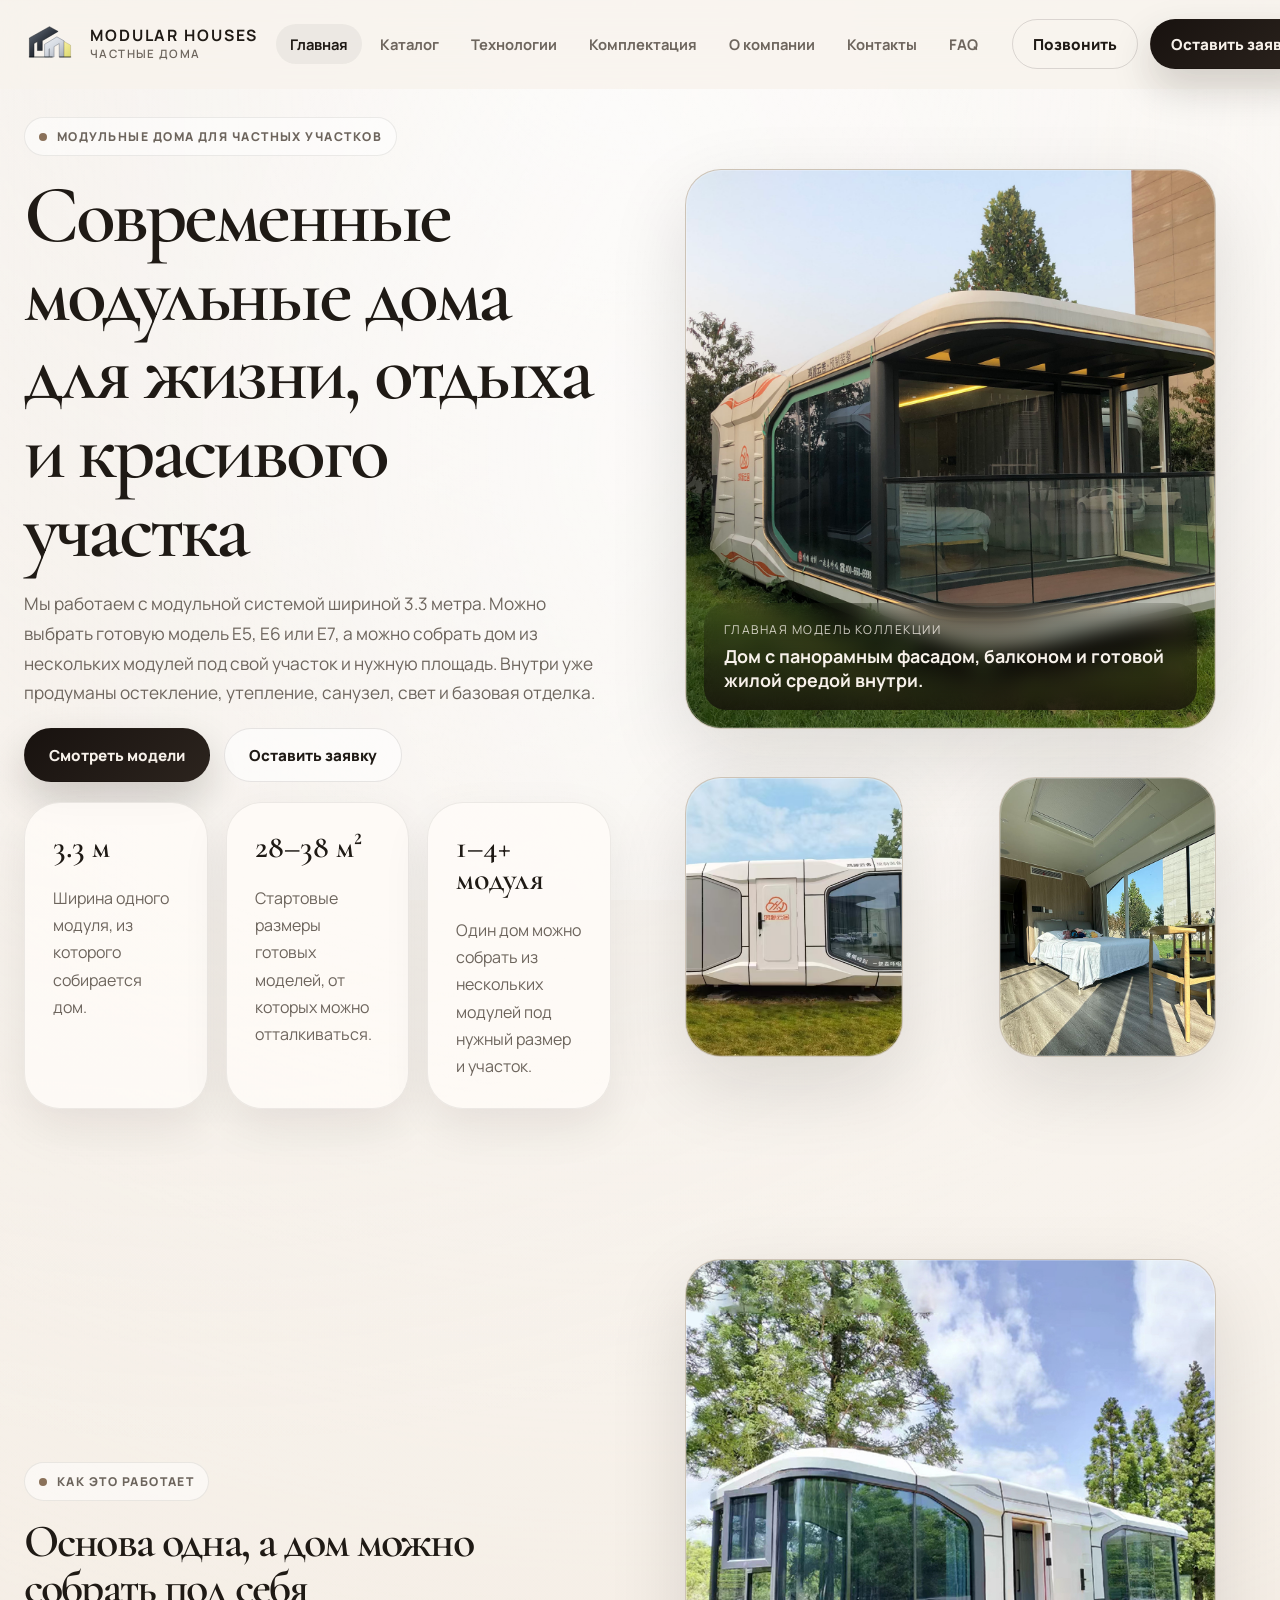
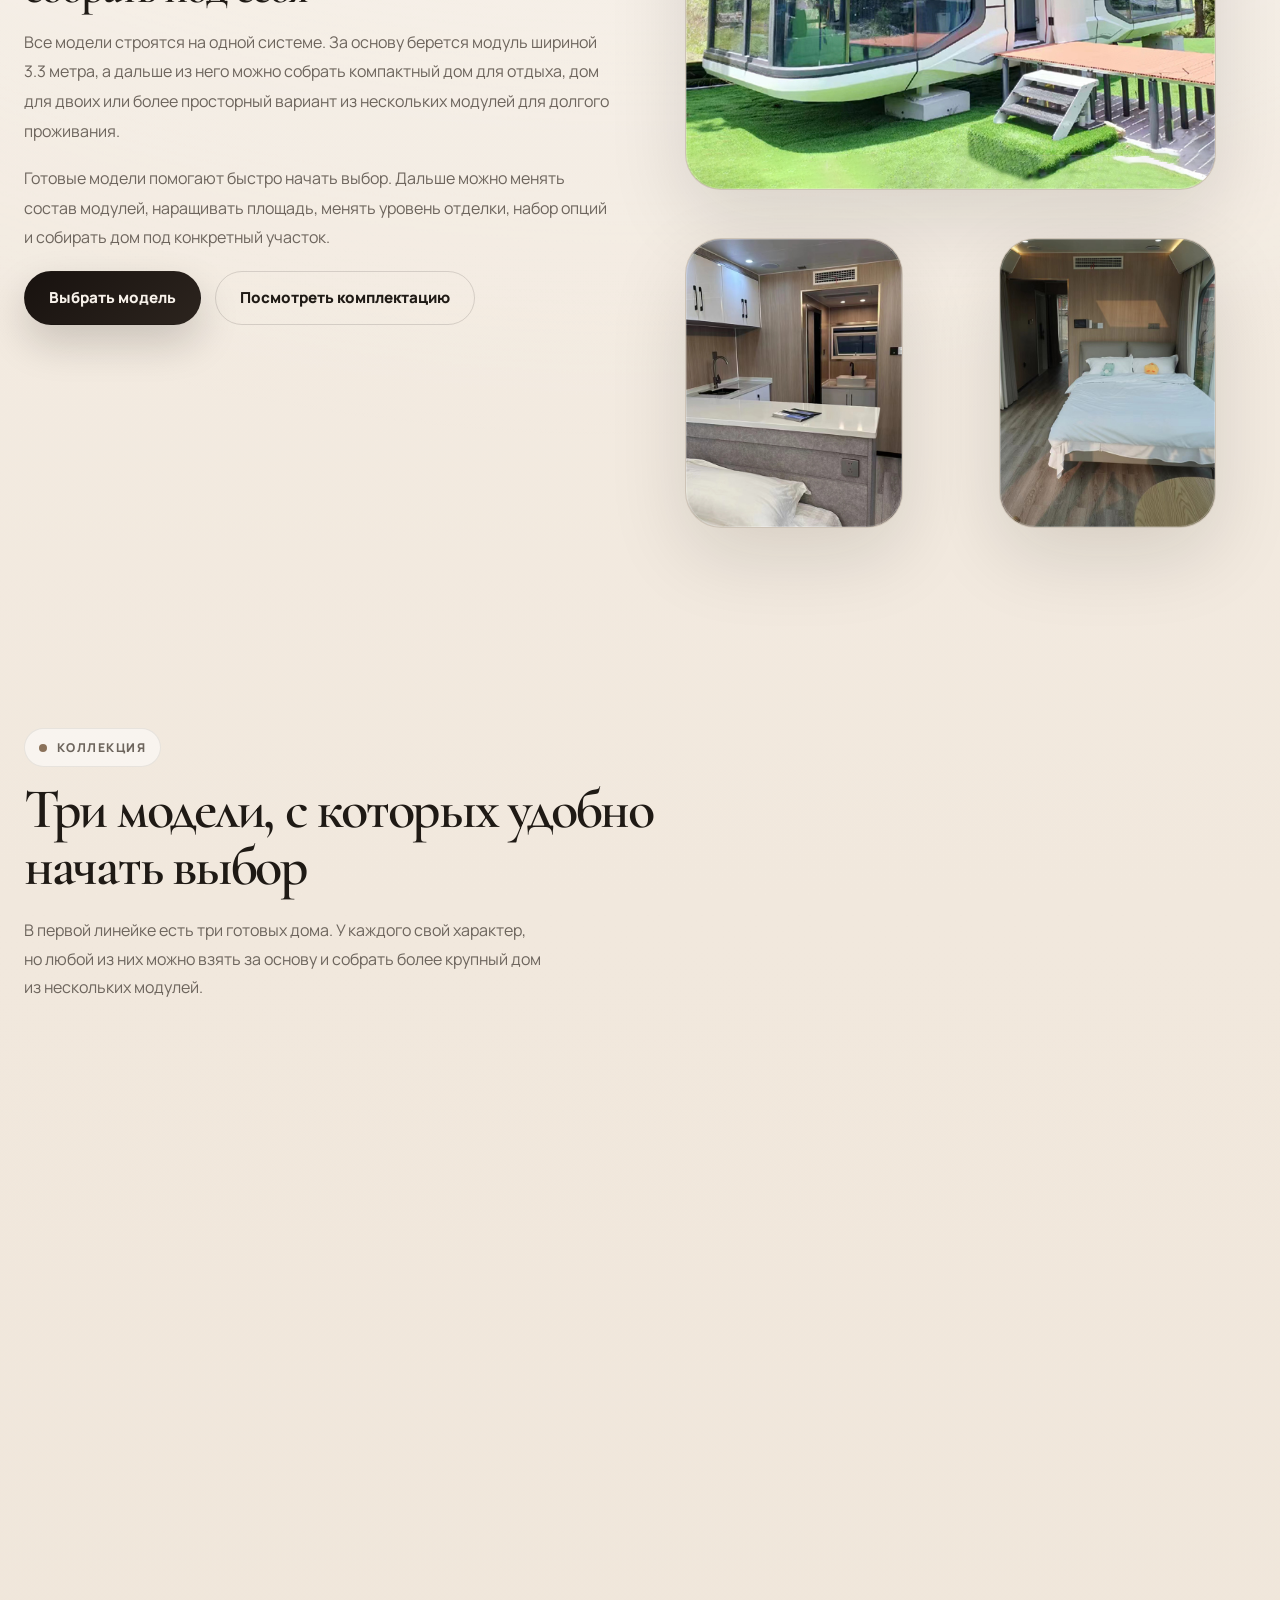
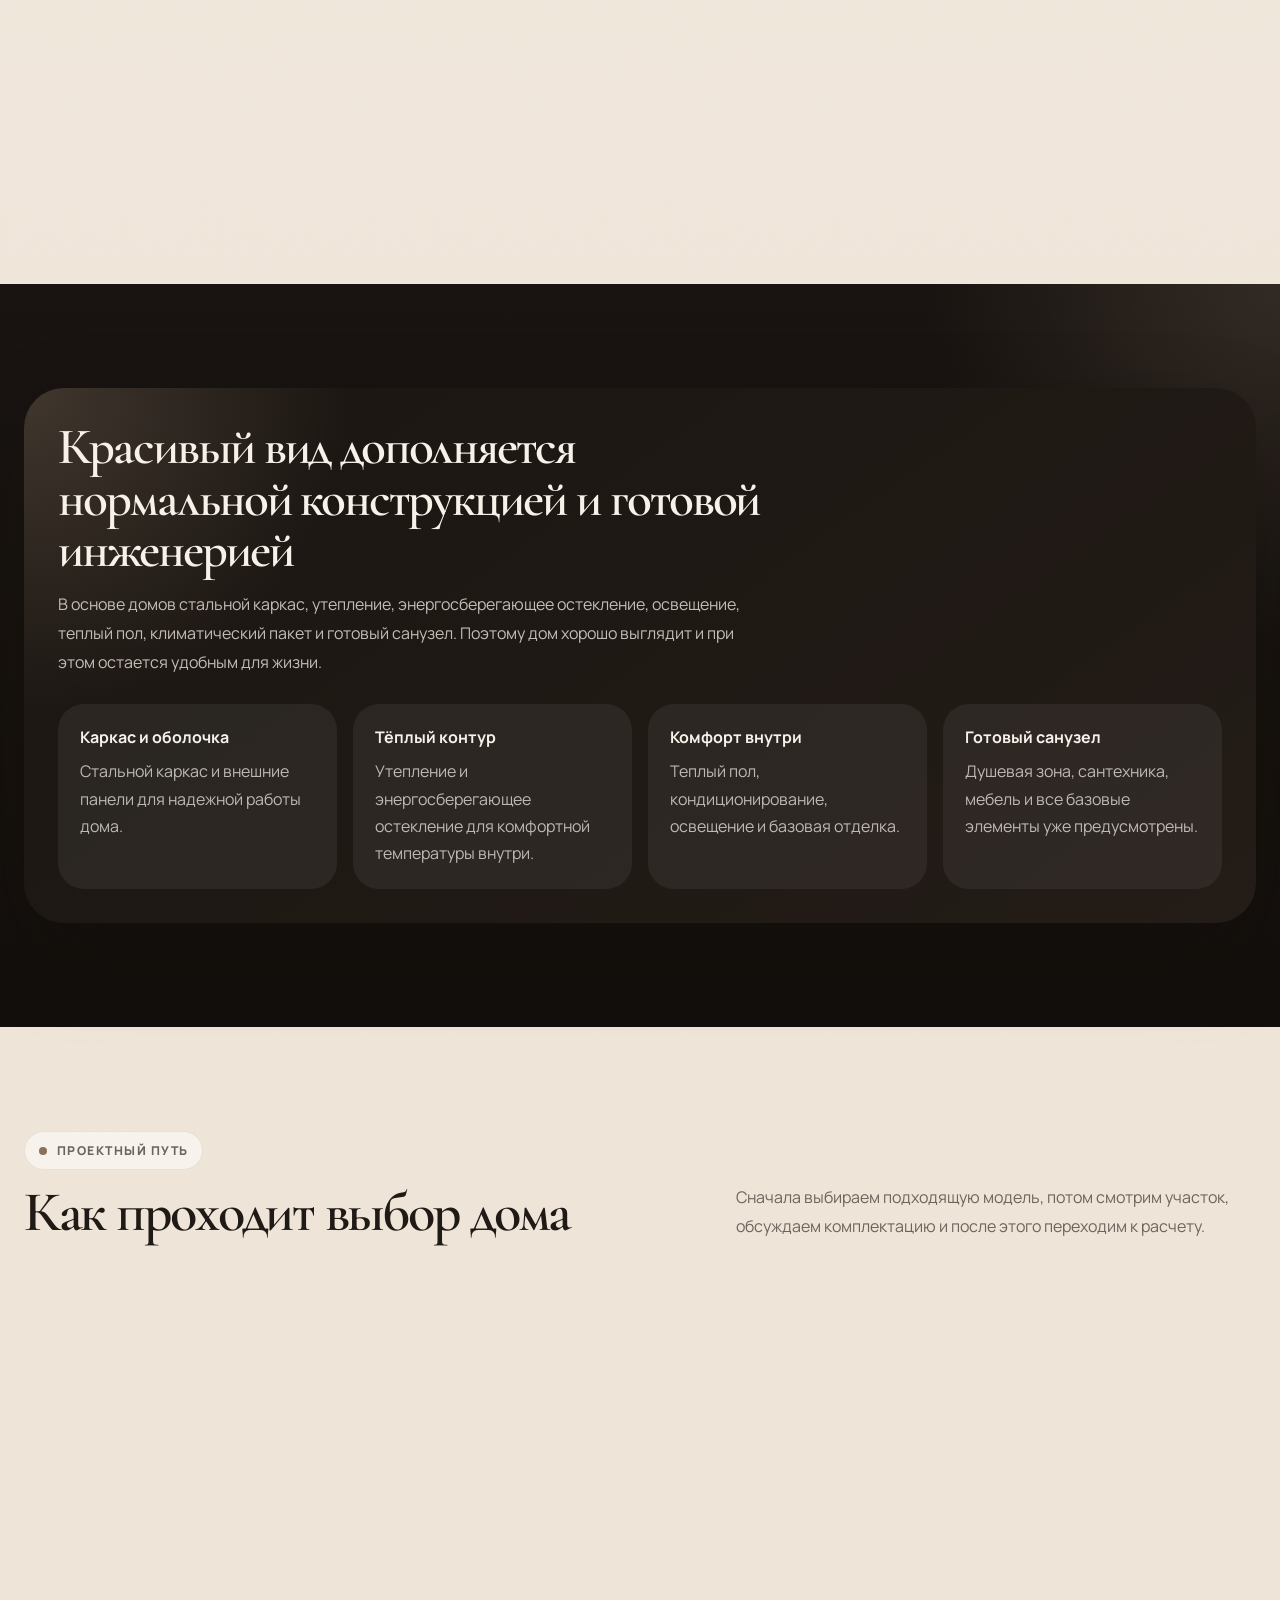
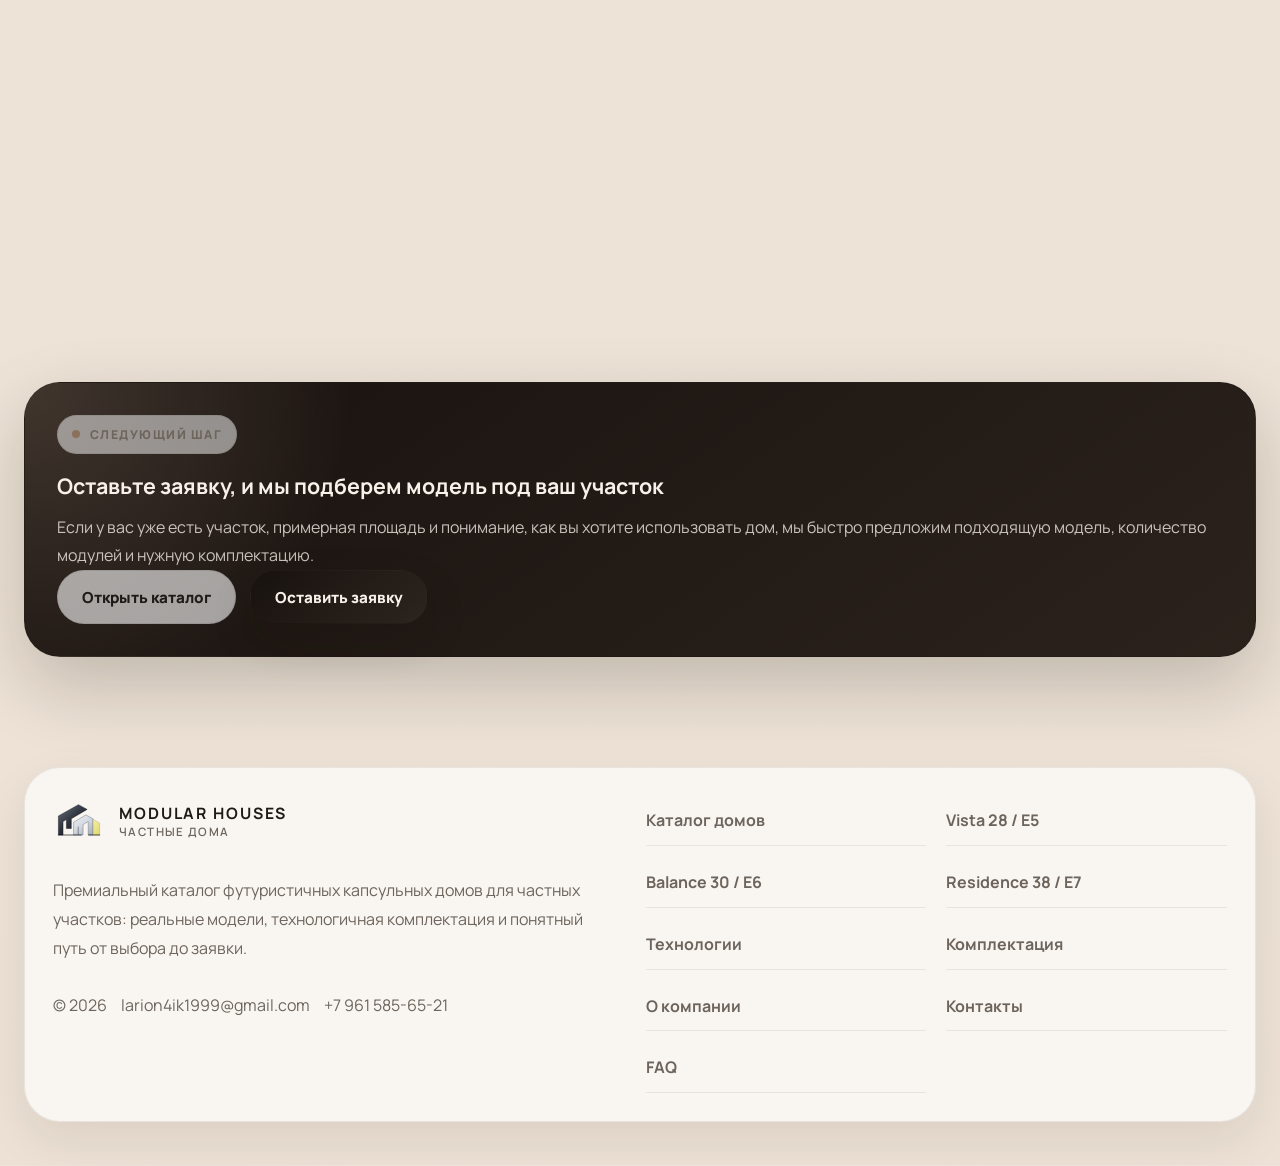
==== commit 29596c13: "Update contacts and refine inquiry flow" ====
--- a/index.html
+++ b/index.html
@@ -40,7 +40,7 @@
             </nav>
 
             <div class="header-actions">
-              <button class="btn btn--line" type="button" data-copy-phone="+7 999 888 5566">Позвонить</button>
+              <button class="btn btn--line" type="button" data-copy-phone="+7 961 585-65-21">Позвонить</button>
               <a class="btn btn--dark" href="./contacts.html">Оставить заявку</a>
             </div>
           </div>
@@ -55,8 +55,8 @@
               <h1 class="display">Современные модульные дома для жизни, отдыха и красивого участка</h1>
               <p class="lead">
                 Мы работаем с модульной системой шириной 3.3 метра. Можно выбрать готовую модель E5, E6 или E7, а
-                можно собрать дом из нескольких модулей под свой участок, нужную площадь и формат проживания. Внутри
-                уже продуманы остекление, утепление, санузел, свет и базовая отделка.
+                можно собрать дом из нескольких модулей под свой участок и нужную площадь. Внутри уже продуманы
+                остекление, утепление, санузел, свет и базовая отделка.
               </p>
               <div class="hero-actions">
                 <a class="btn btn--dark" href="./catalog.html">Смотреть модели</a>
@@ -74,7 +74,7 @@
                 </article>
                 <article class="stat-card" data-reveal>
                   <strong>1–4+ модуля</strong>
-                  <span>Один дом можно собрать из нескольких модулей под нужный сценарий и участок.</span>
+                  <span>Один дом можно собрать из нескольких модулей под нужный размер и участок.</span>
                 </article>
               </div>
             </div>
@@ -115,7 +115,7 @@
               </p>
               <p>
                 Готовые модели помогают быстро начать выбор. Дальше можно менять состав модулей, наращивать площадь,
-                менять уровень отделки, набор опций и подстраивать дом под конкретный участок.
+                менять уровень отделки, набор опций и собирать дом под конкретный участок.
               </p>
               <div class="inline-actions">
                 <a class="btn btn--dark" href="./catalog.html">Выбрать модель</a>
@@ -291,7 +291,7 @@
               </article>
               <article class="timeline-item" data-step="03" data-reveal>
                 <h3>Согласование комплектации</h3>
-                <p>Фиксируем отделку, инженерный пакет, нужные опции и уровень готовности дома.</p>
+                <p>Фиксируем отделку, инженерный пакет, дополнительные опции и уровень готовности дома.</p>
               </article>
               <article class="timeline-item" data-step="04" data-reveal>
                 <h3>Расчет и запуск</h3>
@@ -308,7 +308,7 @@
               <h3>Оставьте заявку, и мы подберем модель под ваш участок</h3>
               <p>
                 Если у вас уже есть участок, примерная площадь и понимание, как вы хотите использовать дом, мы быстро
-                предложим подходящую модель и нужную комплектацию.
+                предложим подходящую модель, количество модулей и нужную комплектацию.
               </p>
               <div class="hero-actions">
                 <a class="btn btn--light" href="./catalog.html">Открыть каталог</a>
@@ -331,12 +331,12 @@
             </a>
             <p>
               Премиальный каталог футуристичных капсульных домов для частных участков: реальные модели, технологичная
-              комплектация и понятный маршрут от выбора до заявки.
+              комплектация и понятный путь от выбора до заявки.
             </p>
             <div class="footer-meta">
               <span>© <span data-current-year></span></span>
               <span><a href="mailto:larion4ik1999@gmail.com">larion4ik1999@gmail.com</a></span>
-              <span><a href="tel:+79998885566">+7 999 888 5566</a></span>
+              <span><a href="tel:+79615856521">+7 961 585-65-21</a></span>
             </div>
           </div>
 
--- a/styles.css
+++ b/styles.css
@@ -924,11 +924,16 @@
   align-items: center;
   justify-content: space-between;
   gap: 16px;
+  min-height: 82px;
   padding: 18px 20px;
   border-radius: 22px;
   background: rgba(255, 255, 255, 0.58);
   box-shadow: inset 0 0 0 1px rgba(31, 26, 21, 0.06);
   font-weight: 800;
+}
+
+.contact-link strong {
+  overflow-wrap: anywhere;
 }
 
 .contact-link span {
@@ -965,10 +970,25 @@
   border-radius: 22px;
   background: rgba(255, 255, 255, 0.64);
   color: var(--text);
+  transition: border-color 180ms ease, box-shadow 180ms ease, background-color 180ms ease;
+}
+
+.field input::placeholder,
+.field textarea::placeholder {
+  color: rgba(109, 101, 93, 0.7);
+}
+
+.field input:focus,
+.field textarea:focus,
+.field select:focus {
+  outline: none;
+  border-color: rgba(138, 113, 89, 0.45);
+  background: rgba(255, 255, 255, 0.9);
+  box-shadow: 0 0 0 4px rgba(183, 157, 135, 0.12);
 }
 
 .field textarea {
-  min-height: 150px;
+  min-height: 170px;
   resize: vertical;
 }
 
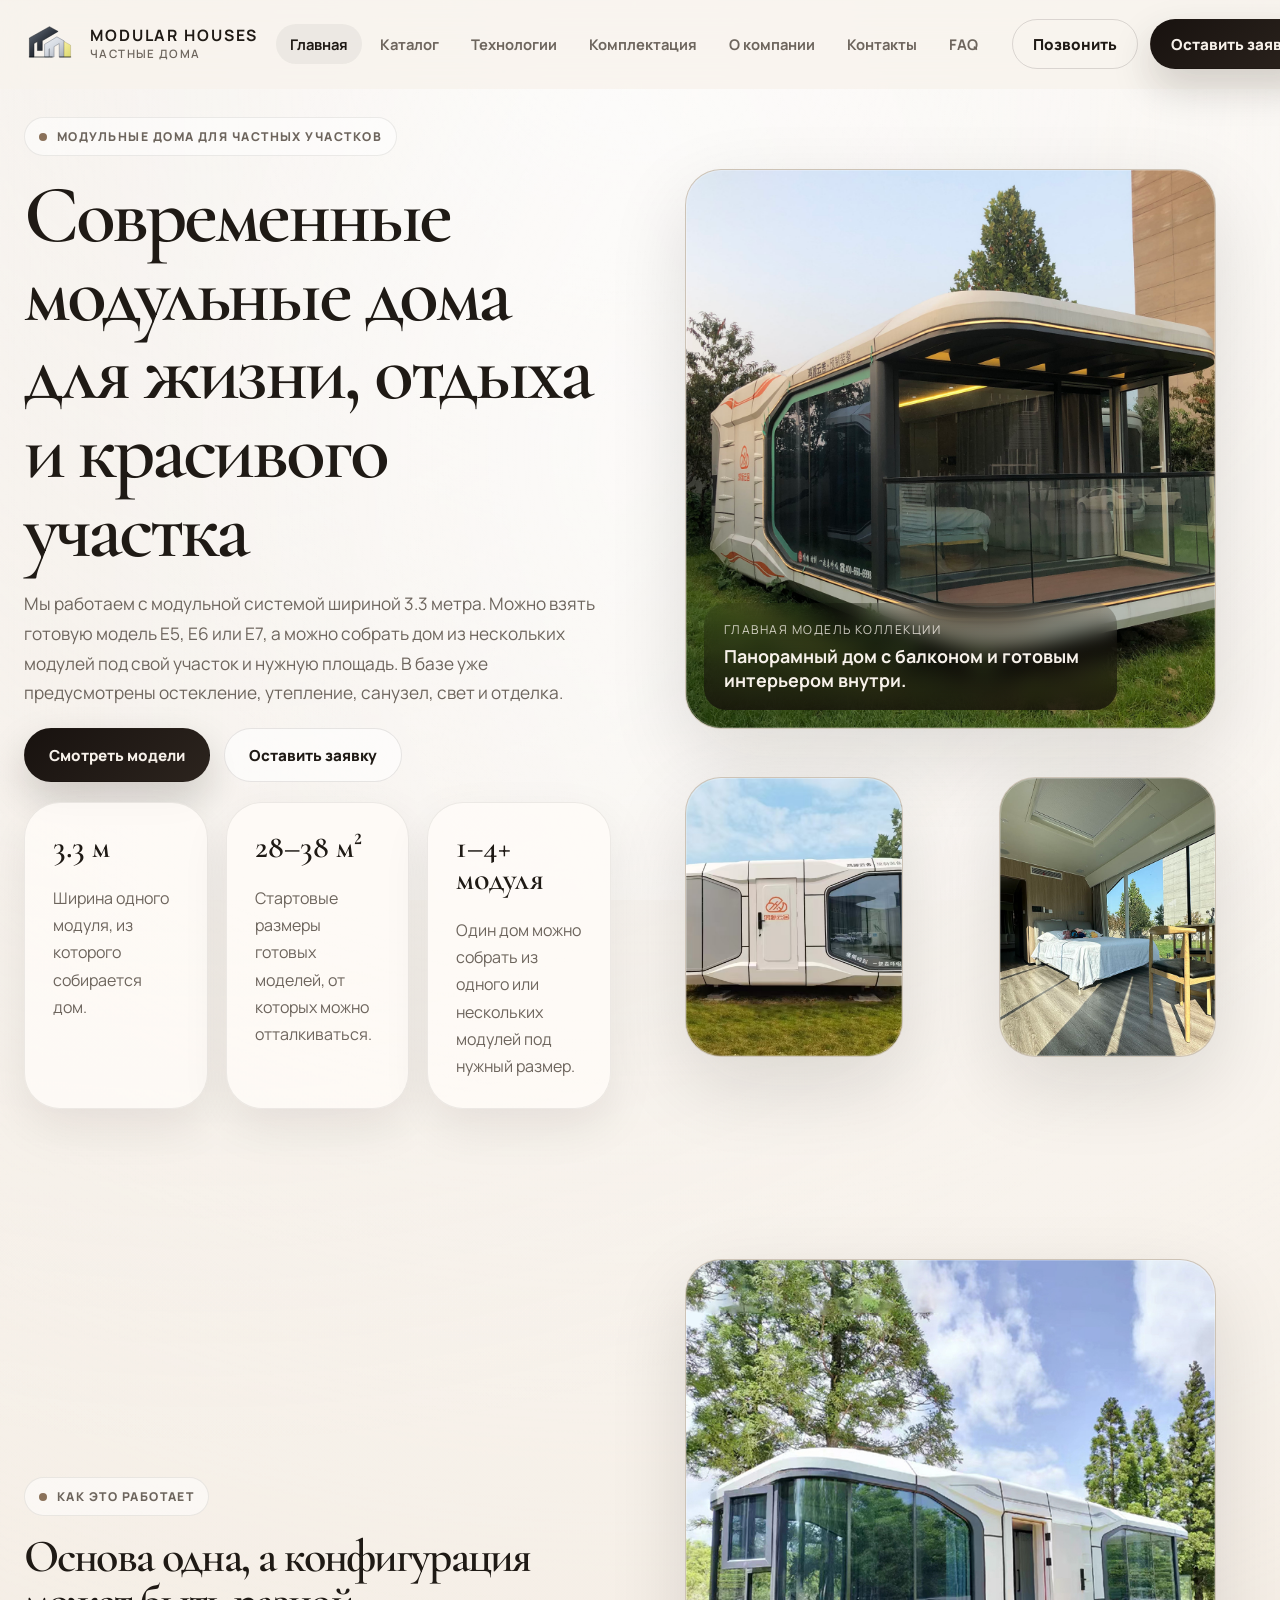
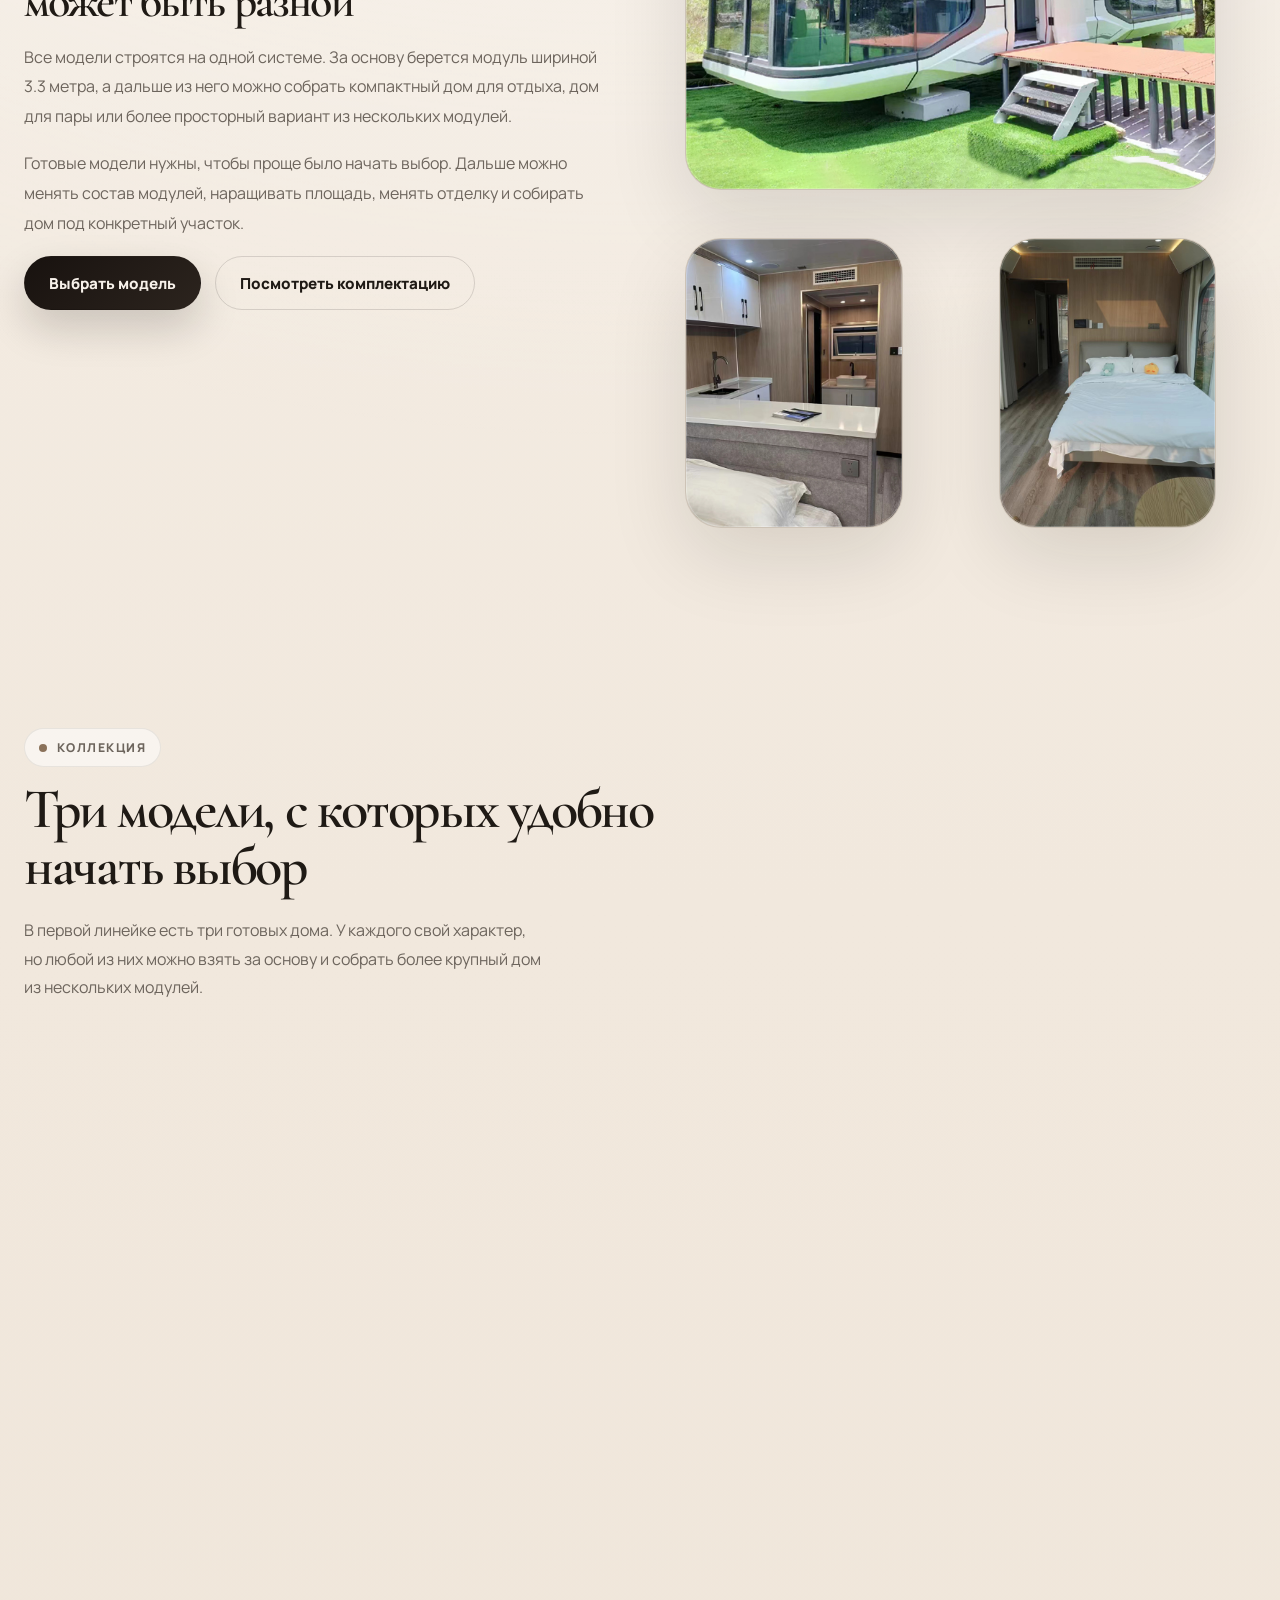
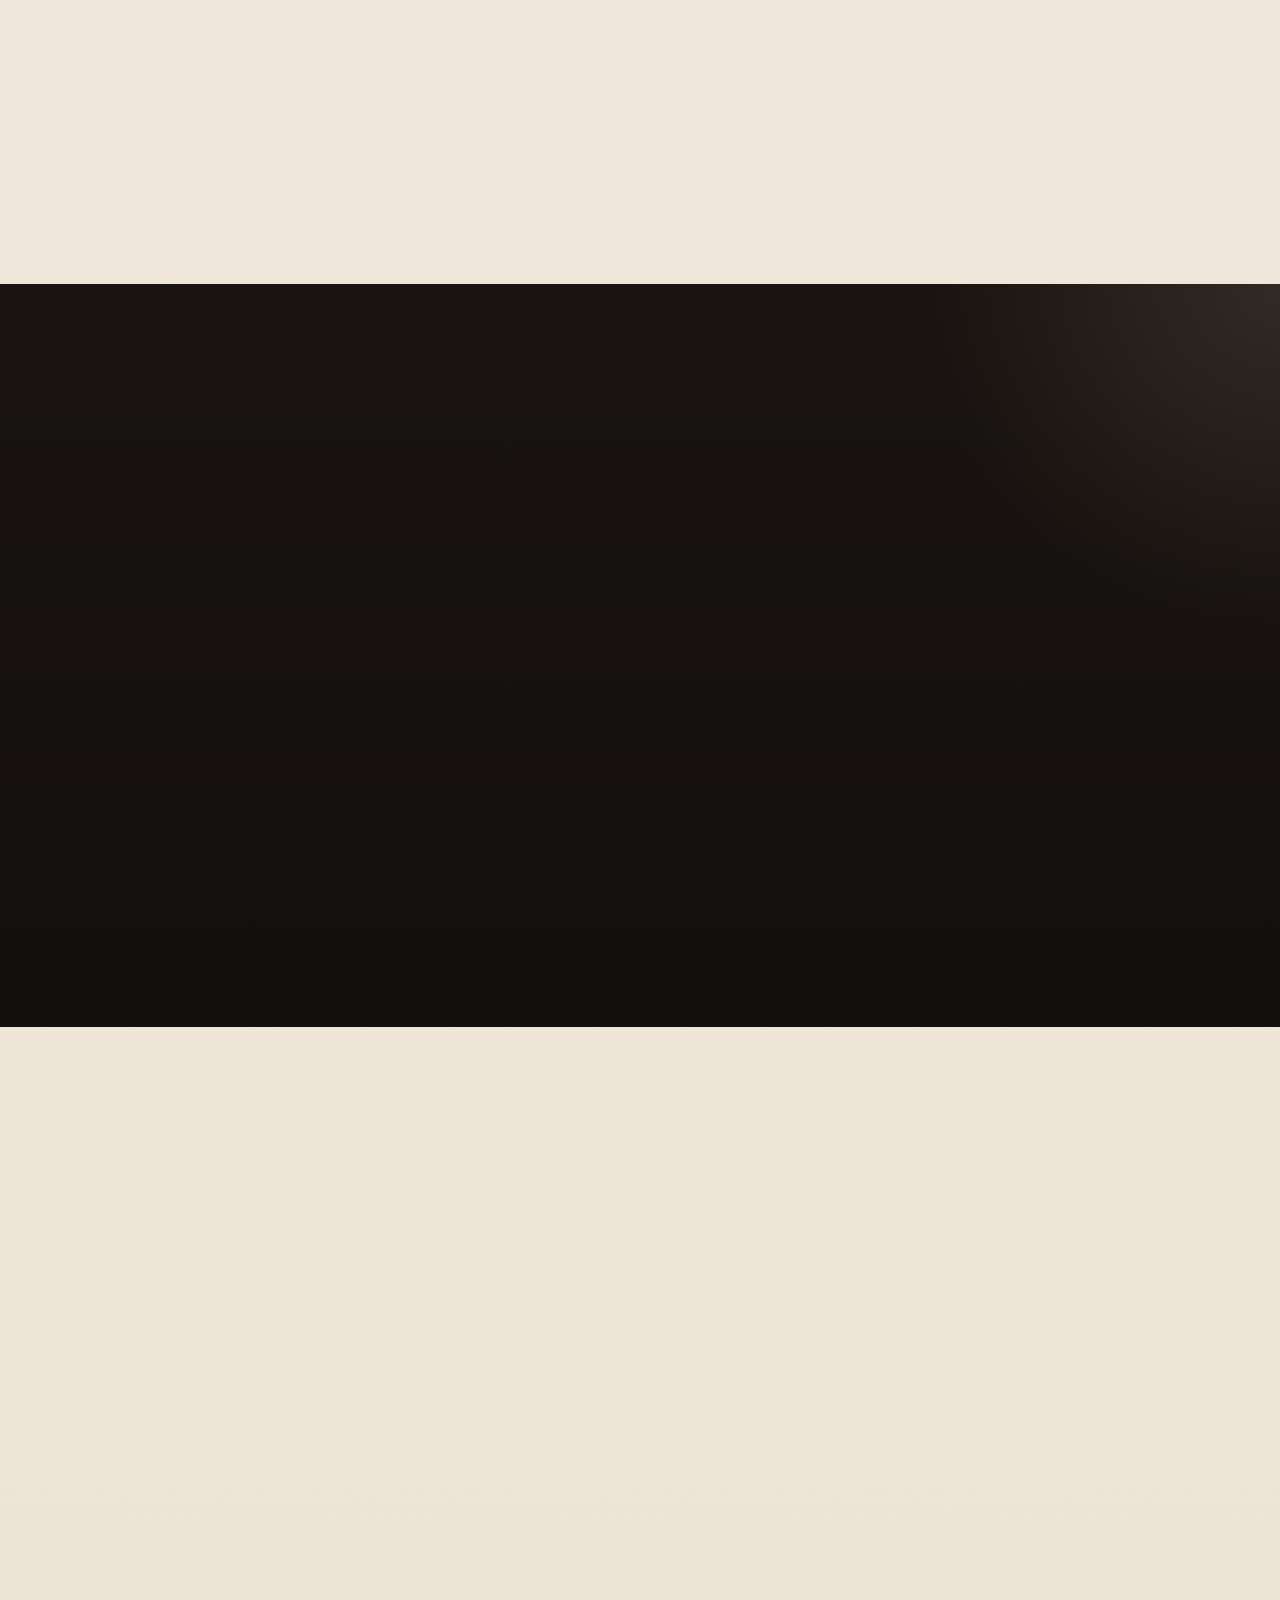
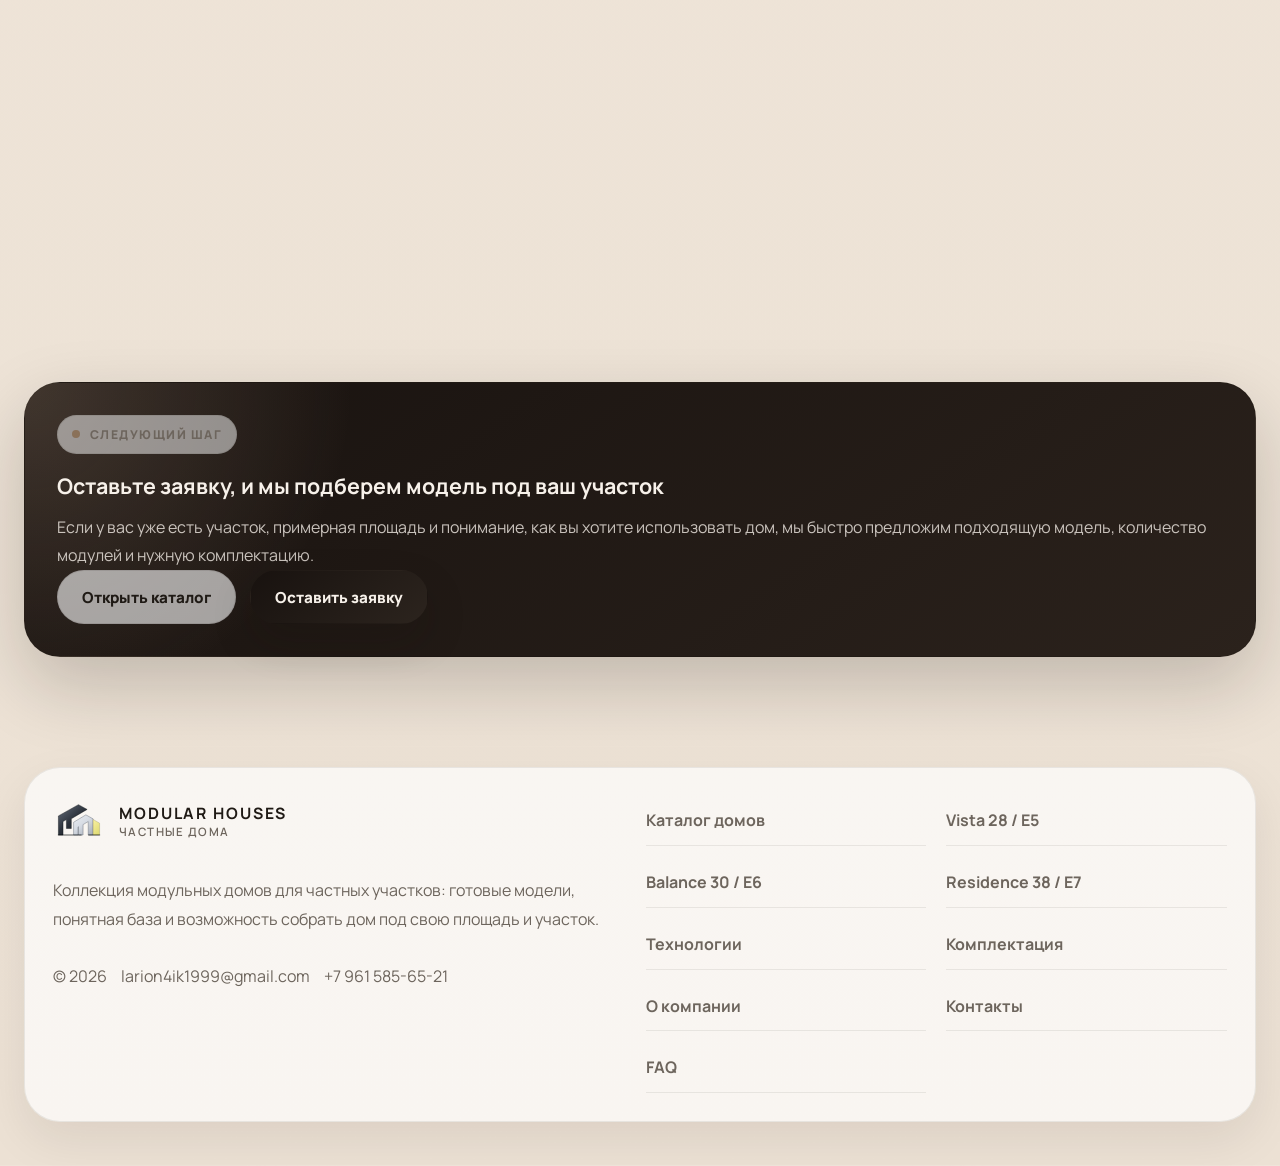
==== commit 636f922f: "Polish mobile layout and refine content" ====
--- a/index.html
+++ b/index.html
@@ -5,7 +5,7 @@
     <meta name="viewport" content="width=device-width, initial-scale=1.0" />
     <meta
       name="description"
-      content="Modular Houses — премиальные модульные дома для частных участков. Готовые модели E5, E6 и E7, модульная система шириной 3.3 метра и настройка дома под участок."
+      content="Modular Houses — модульные дома для частных участков. Готовые модели E5, E6 и E7, система шириной 3.3 метра и возможность собрать дом из одного или нескольких модулей."
     />
     <title>Modular Houses — Премиальные капсульные модульные дома</title>
     <link rel="icon" href="./assets/favicon.svg" type="image/svg+xml" />
@@ -54,9 +54,9 @@
               <span class="eyebrow">Модульные дома для частных участков</span>
               <h1 class="display">Современные модульные дома для жизни, отдыха и красивого участка</h1>
               <p class="lead">
-                Мы работаем с модульной системой шириной 3.3 метра. Можно выбрать готовую модель E5, E6 или E7, а
-                можно собрать дом из нескольких модулей под свой участок и нужную площадь. Внутри уже продуманы
-                остекление, утепление, санузел, свет и базовая отделка.
+                Мы работаем с модульной системой шириной 3.3 метра. Можно взять готовую модель E5, E6 или E7, а
+                можно собрать дом из нескольких модулей под свой участок и нужную площадь. В базе уже предусмотрены
+                остекление, утепление, санузел, свет и отделка.
               </p>
               <div class="hero-actions">
                 <a class="btn btn--dark" href="./catalog.html">Смотреть модели</a>
@@ -74,7 +74,7 @@
                 </article>
                 <article class="stat-card" data-reveal>
                   <strong>1–4+ модуля</strong>
-                  <span>Один дом можно собрать из нескольких модулей под нужный размер и участок.</span>
+                  <span>Один дом можно собрать из одного или нескольких модулей под нужный размер.</span>
                 </article>
               </div>
             </div>
@@ -87,7 +87,7 @@
                 />
                 <figcaption class="image-overlay">
                   <span>Главная модель коллекции</span>
-                  <strong>Дом с панорамным фасадом, балконом и готовой жилой средой внутри.</strong>
+                  <strong>Панорамный дом с балконом и готовым интерьером внутри.</strong>
                 </figcaption>
               </figure>
 
@@ -107,15 +107,15 @@
           <div class="container editorial-grid">
             <div class="editorial-copy" data-reveal>
               <span class="eyebrow">Как это работает</span>
-              <h2>Основа одна, а дом можно собрать под себя</h2>
+              <h2>Основа одна, а конфигурация может быть разной</h2>
               <p>
                 Все модели строятся на одной системе. За основу берется модуль шириной 3.3 метра, а дальше из него
-                можно собрать компактный дом для отдыха, дом для двоих или более просторный вариант из нескольких
-                модулей для долгого проживания.
+                можно собрать компактный дом для отдыха, дом для пары или более просторный вариант из нескольких
+                модулей.
               </p>
               <p>
-                Готовые модели помогают быстро начать выбор. Дальше можно менять состав модулей, наращивать площадь,
-                менять уровень отделки, набор опций и собирать дом под конкретный участок.
+                Готовые модели нужны, чтобы проще было начать выбор. Дальше можно менять состав модулей, наращивать
+                площадь, менять отделку и собирать дом под конкретный участок.
               </p>
               <div class="inline-actions">
                 <a class="btn btn--dark" href="./catalog.html">Выбрать модель</a>
@@ -211,10 +211,10 @@
                 </div>
                 <div class="product-body">
                   <span class="product-label">Residence 38 / E7</span>
-                  <h3 class="product-title">Просторный дом для долгого проживания</h3>
+                  <h3 class="product-title">Просторный дом с отдельной спальней</h3>
                   <p class="product-subtitle">
                     Самая большая модель в линейке. Внутри есть отдельная спальня, зона отдыха и балкон, поэтому дом
-                    подходит не только для выходных, но и для более долгого проживания.
+                    подходит не только для выходных, но и для регулярной жизни за городом.
                   </p>
                   <div class="product-meta">
                     <div>
@@ -283,7 +283,7 @@
             <div class="timeline">
               <article class="timeline-item" data-step="01" data-reveal>
                 <h3>Выбор модели</h3>
-                <p>Определяем, нужен ли компактный дом для отдыха, спокойный вариант для пары или более просторный дом для долгого проживания.</p>
+                <p>Определяем, нужен ли компактный дом для отдыха, модель для пары или более просторный вариант из нескольких модулей.</p>
               </article>
               <article class="timeline-item" data-step="02" data-reveal>
                 <h3>Проверка участка</h3>
@@ -330,8 +330,8 @@
               </span>
             </a>
             <p>
-              Премиальный каталог футуристичных капсульных домов для частных участков: реальные модели, технологичная
-              комплектация и понятный путь от выбора до заявки.
+              Коллекция модульных домов для частных участков: готовые модели, понятная база и возможность собрать дом
+              под свою площадь и участок.
             </p>
             <div class="footer-meta">
               <span>© <span data-current-year></span></span>
--- a/styles.css
+++ b/styles.css
@@ -32,6 +32,7 @@
 
 html {
   scroll-behavior: smooth;
+  scroll-padding-top: 112px;
 }
 
 body {
@@ -43,6 +44,10 @@
     radial-gradient(circle at 16% 0%, rgba(183, 157, 135, 0.18), transparent 24%),
     linear-gradient(180deg, #f8f3ec 0%, #f1e8dd 42%, #ece1d4 100%);
   overflow-x: hidden;
+}
+
+body.menu-open {
+  overflow: hidden;
 }
 
 body::before {
@@ -429,6 +434,7 @@
   display: grid;
   gap: 6px;
   padding: 18px 20px;
+  max-width: min(78%, 520px);
   border-radius: 22px;
   color: #f7f1ea;
   background: linear-gradient(180deg, rgba(20, 15, 10, 0.1), rgba(20, 15, 10, 0.78));
@@ -445,6 +451,7 @@
 .image-overlay strong {
   font-size: 1.12rem;
   line-height: 1.35;
+  text-wrap: pretty;
 }
 
 .stat-strip,
@@ -1282,20 +1289,74 @@
 
 @media (max-width: 640px) {
   .container {
-    width: min(100% - 20px, var(--container));
+    width: min(100% - 24px, var(--container));
   }
 
   .header-inner {
-    min-height: 74px;
+    min-height: 78px;
+    gap: 12px;
+  }
+
+  .brand {
+    gap: 12px;
+    min-width: 0;
+  }
+
+  .brand-mark {
+    width: 44px;
+    height: 44px;
+    flex-basis: 44px;
+  }
+
+  .brand-copy strong {
+    font-size: 0.86rem;
+    letter-spacing: 0.1em;
+  }
+
+  .nav-wrap {
+    top: 84px;
+    left: 12px;
+    right: 12px;
   }
 
   .page-hero,
   .section {
-    padding: 72px 0;
+    padding: 56px 0;
   }
 
   .page-hero--home {
-    padding-top: 18px;
+    padding-top: 12px;
+  }
+
+  .hero-grid,
+  .editorial-grid,
+  .detail-grid,
+  .detail-hero,
+  .contact-grid,
+  .footer-grid {
+    gap: 24px;
+  }
+
+  .hero-copy,
+  .detail-copy,
+  .editorial-copy {
+    gap: 16px;
+  }
+
+  .breadcrumbs {
+    gap: 8px;
+    font-size: 0.78rem;
+  }
+
+  .breadcrumbs span::after {
+    margin-left: 8px;
+  }
+
+  .eyebrow {
+    gap: 8px;
+    padding: 9px 12px;
+    font-size: 0.68rem;
+    letter-spacing: 0.1em;
   }
 
   .hero-actions,
@@ -1309,7 +1370,8 @@
   }
 
   .display {
-    font-size: clamp(2.6rem, 13vw, 3.6rem);
+    font-size: clamp(2.35rem, 11.6vw, 3.35rem);
+    line-height: 0.98;
   }
 
   .page-title,
@@ -1317,22 +1379,57 @@
   .editorial-copy h2,
   .editorial-copy h3,
   .dark-panel h2 {
-    font-size: clamp(2rem, 9.4vw, 2.85rem);
+    font-size: clamp(1.95rem, 9vw, 2.65rem);
+    line-height: 1.02;
+  }
+
+  .lead,
+  .section-intro,
+  .editorial-copy p,
+  .timeline-item p,
+  .faq-item p,
+  .feature-card p,
+  .story-card p,
+  .list-card p,
+  .spec-card p,
+  .contact-card p,
+  .form-card p,
+  .cta-panel p,
+  .dark-panel p {
+    font-size: 0.98rem;
+    line-height: 1.68;
   }
 
   .image-frame--hero {
-    min-height: 360px;
+    min-height: 320px;
   }
 
   .image-frame--mid {
-    min-height: 260px;
+    min-height: 220px;
   }
 
   .image-frame--short,
   .photo-stack .image-frame:first-child,
   .photo-stack .image-frame:nth-child(2),
   .photo-stack .image-frame:nth-child(3) {
-    min-height: 220px;
+    min-height: 210px;
+  }
+
+  .image-overlay {
+    inset: auto 12px 12px 12px;
+    gap: 8px;
+    padding: 14px 16px;
+    max-width: min(84%, 320px);
+    border-radius: 20px;
+  }
+
+  .image-overlay span {
+    font-size: 0.66rem;
+  }
+
+  .image-overlay strong {
+    font-size: 1rem;
+    line-height: 1.3;
   }
 
   .card,
@@ -1351,6 +1448,26 @@
     padding: 22px;
   }
 
+  .stat-card {
+    min-height: 0;
+  }
+
+  .product-body {
+    gap: 16px;
+    padding: 24px 22px;
+  }
+
+  .product-media {
+    height: auto;
+    min-height: 0;
+    aspect-ratio: 1 / 1;
+  }
+
+  .contact-link {
+    min-height: 74px;
+    padding: 16px 18px;
+  }
+
   .spec-row {
     grid-template-columns: 1fr;
     gap: 8px;
@@ -1360,17 +1477,11 @@
     grid-template-columns: 1fr;
   }
 
+  .site-footer {
+    padding-bottom: 44px;
+  }
+
   .quick-bar {
-    gap: 8px;
-    padding: 8px;
-  }
-
-  .site-footer {
-    padding-bottom: 104px;
-  }
-
-  .quick-bar__item {
-    min-height: 42px;
-    font-size: 0.78rem;
-  }
-}
+    display: none !important;
+  }
+}
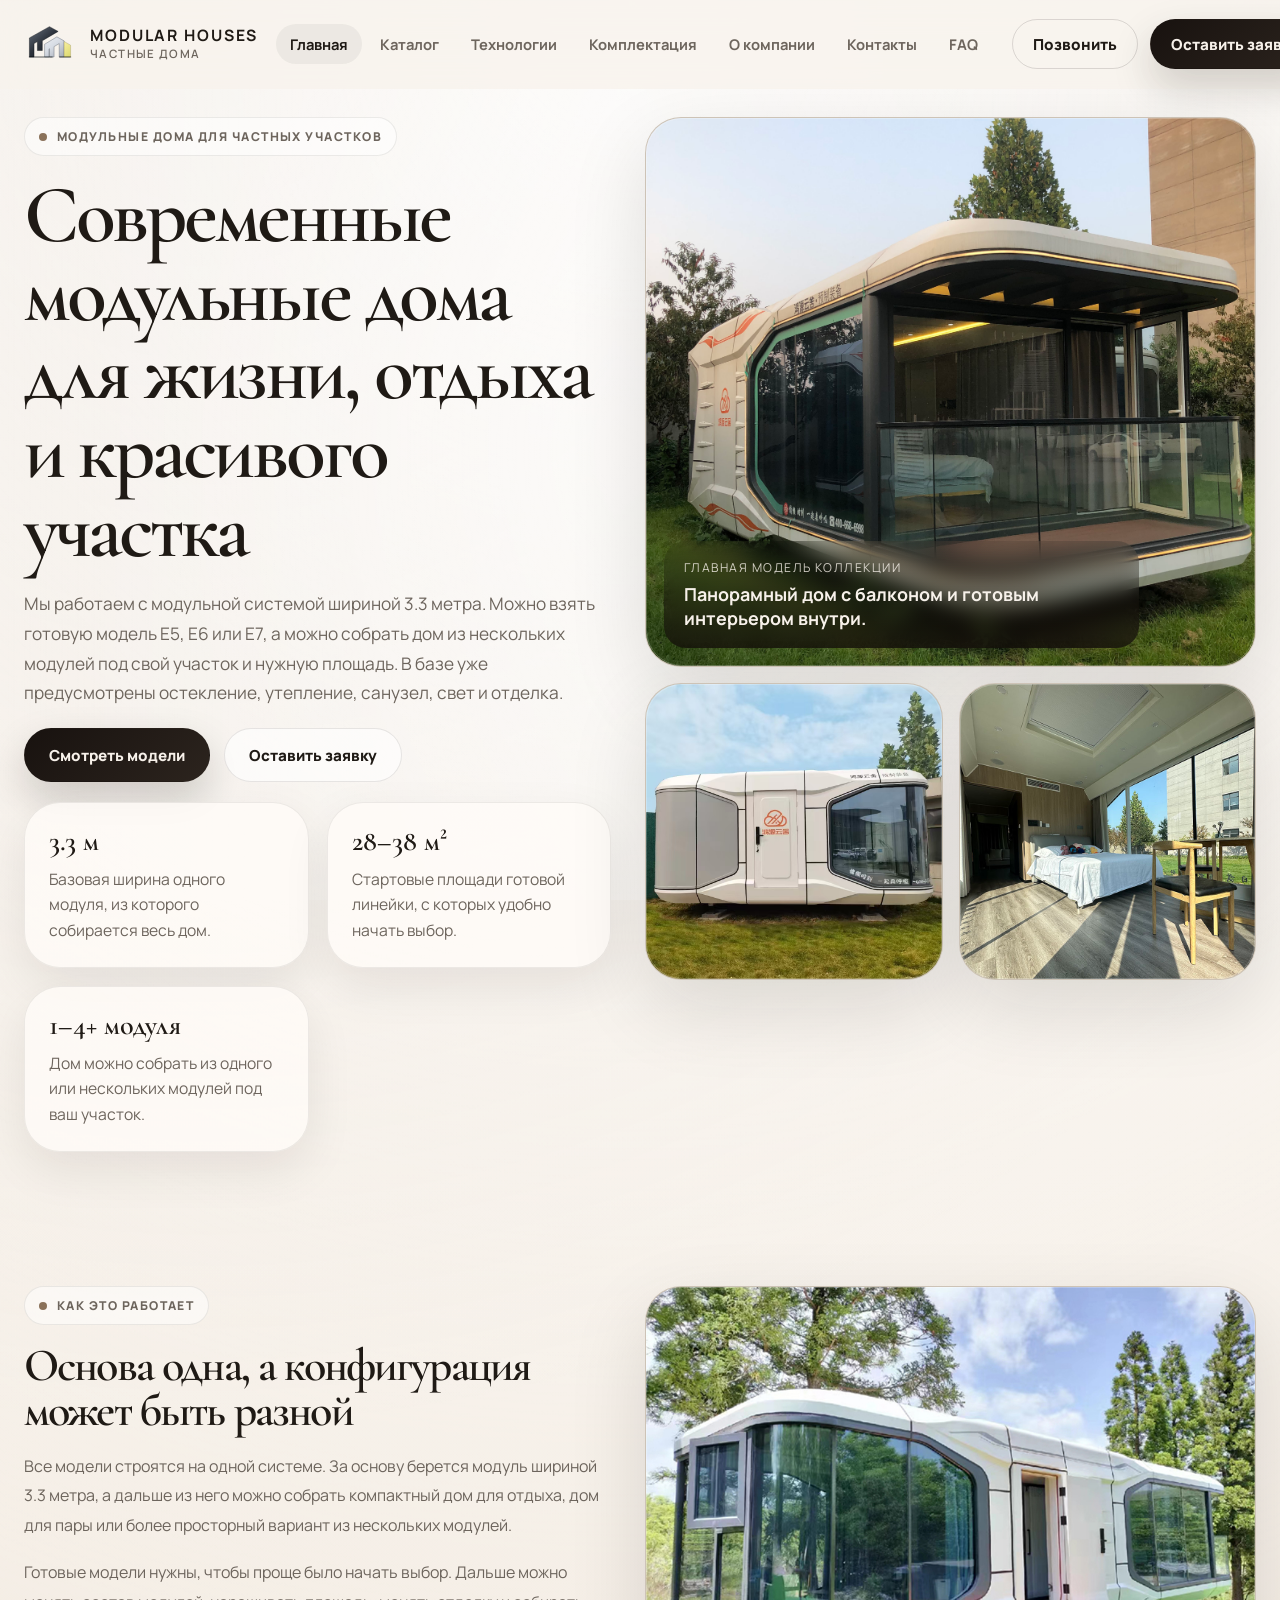
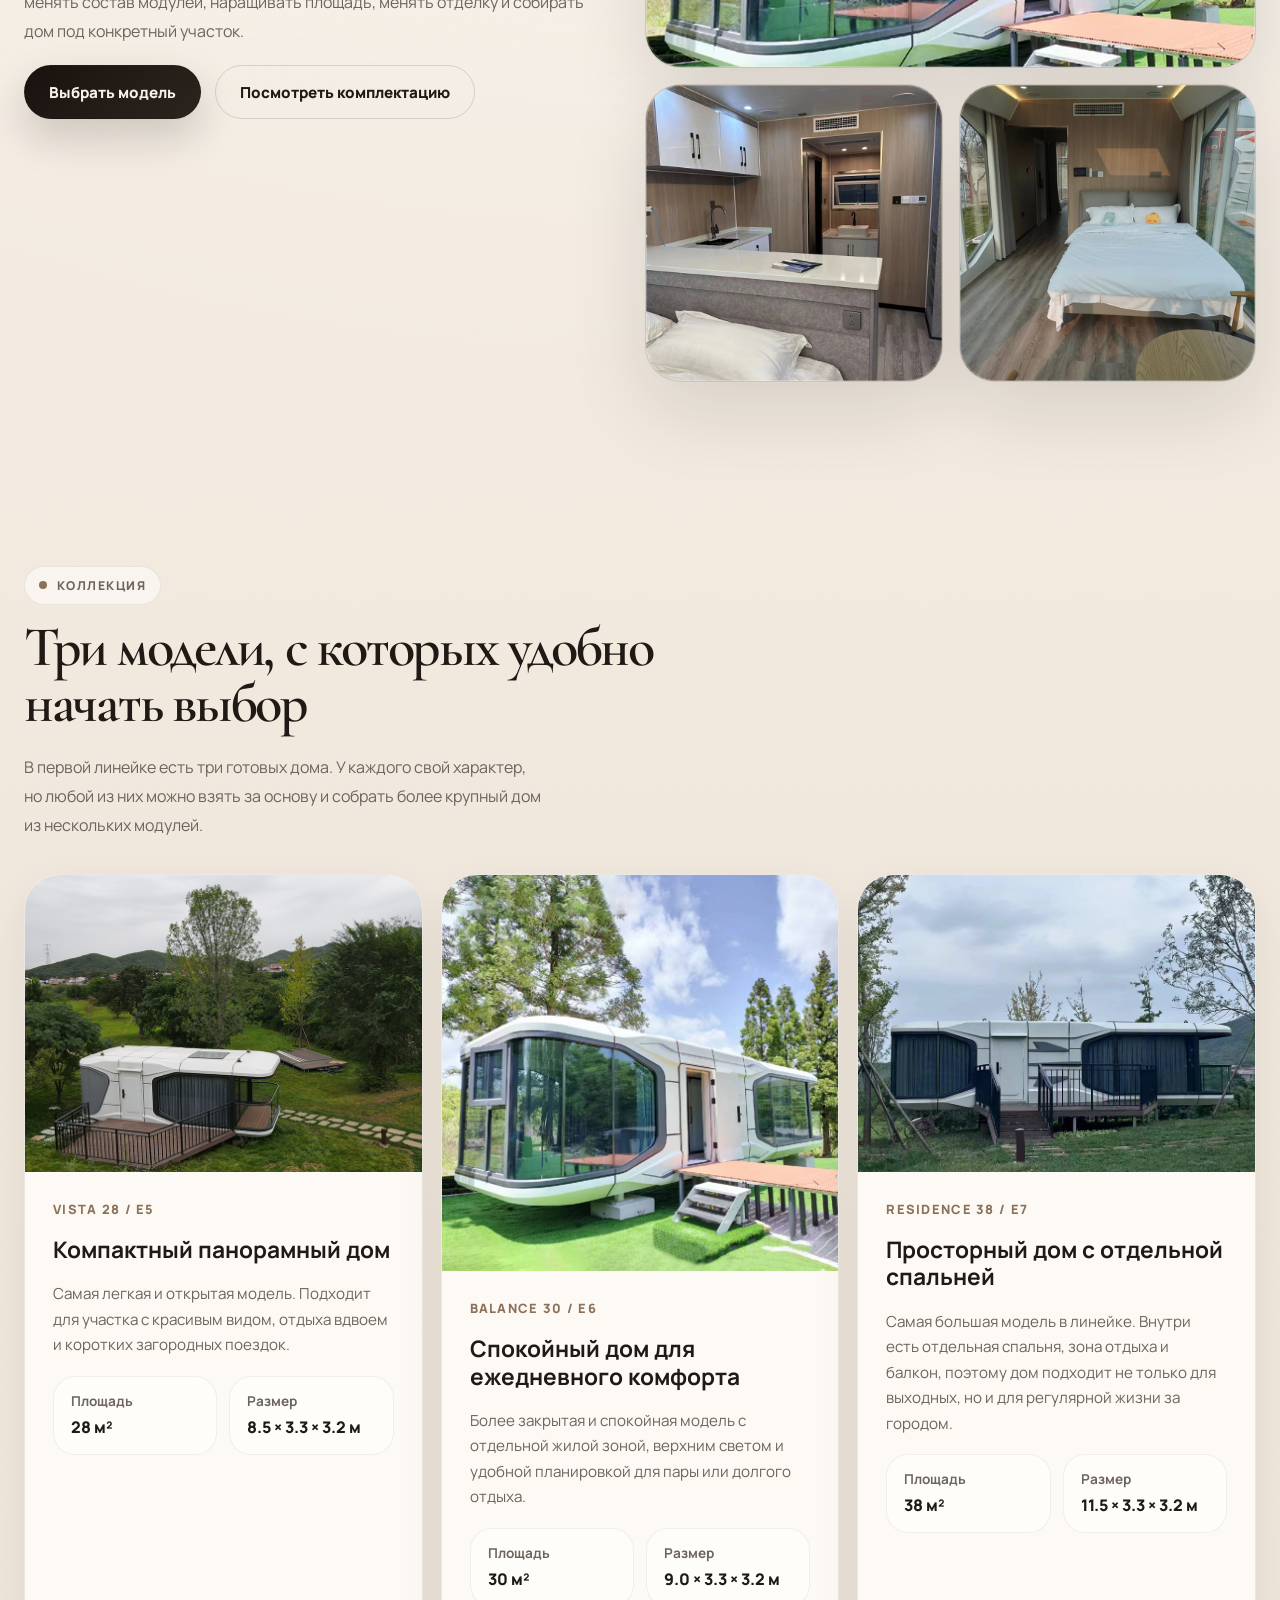
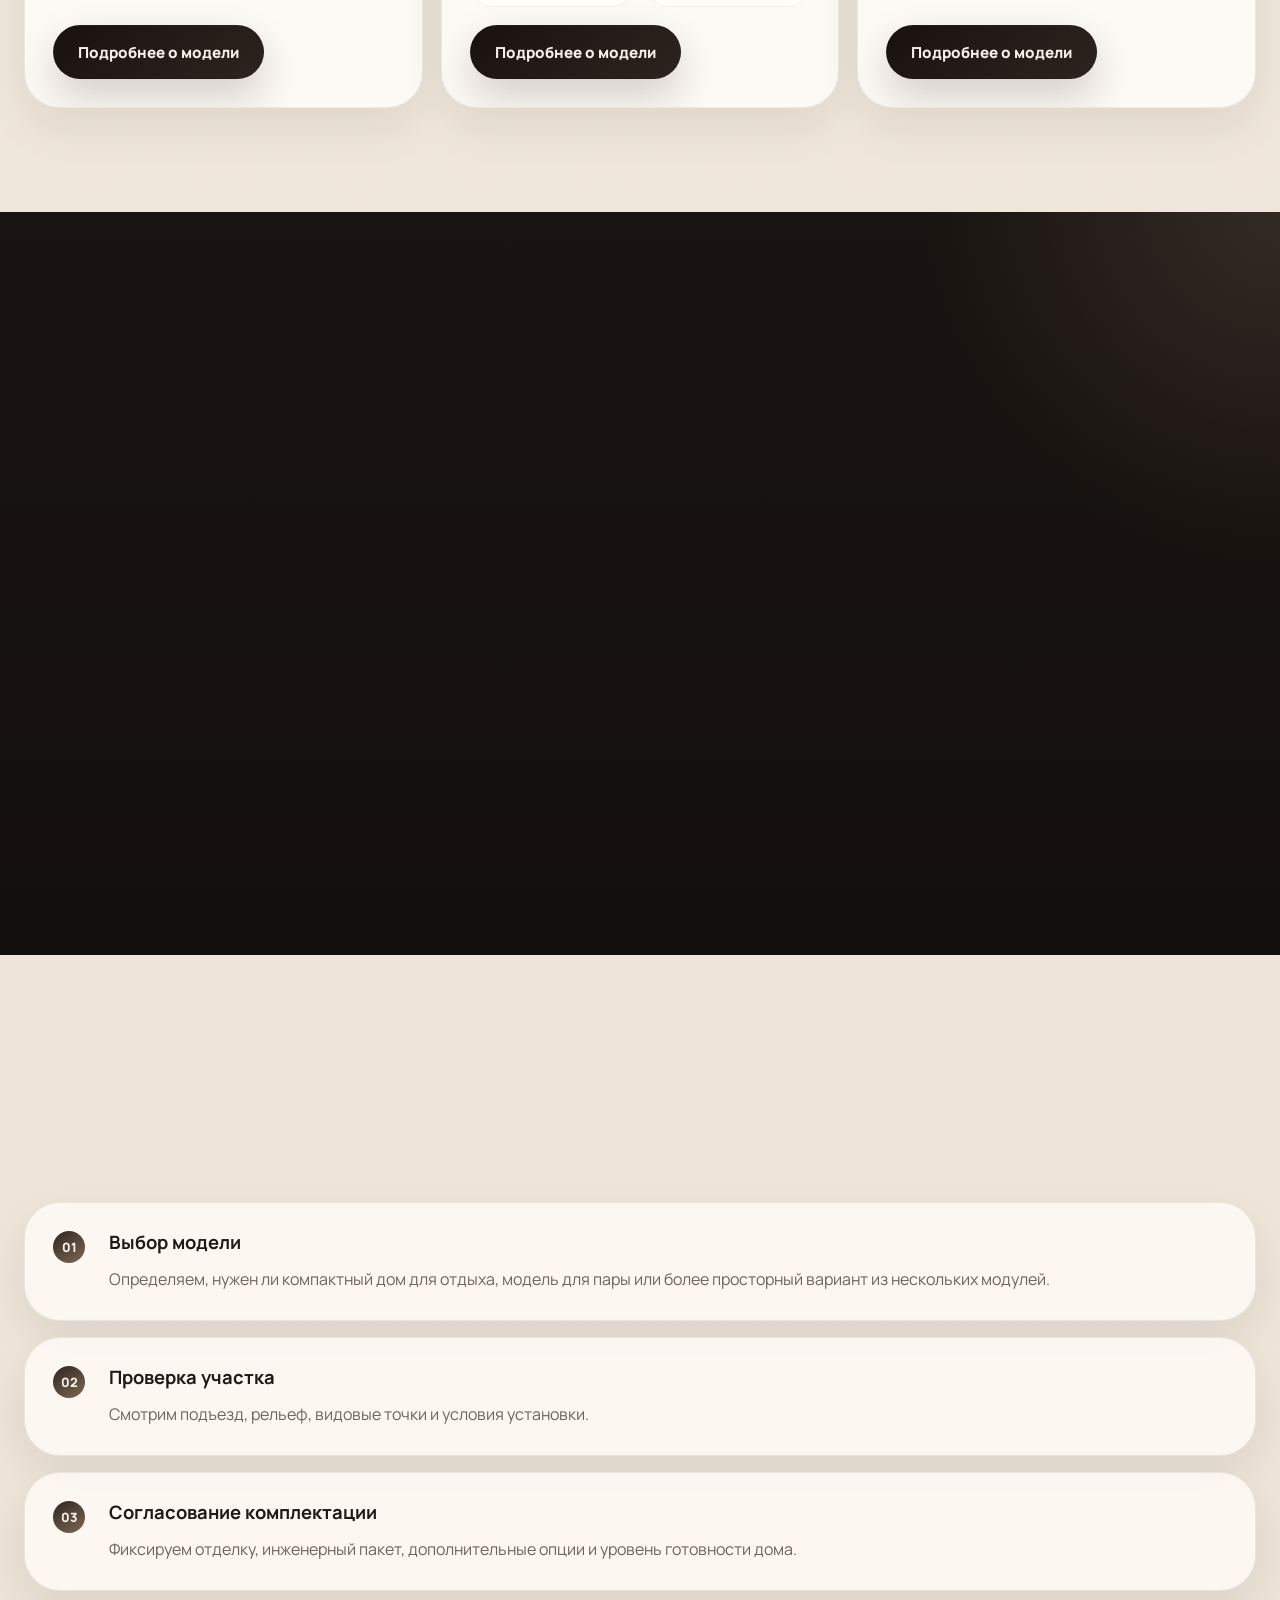
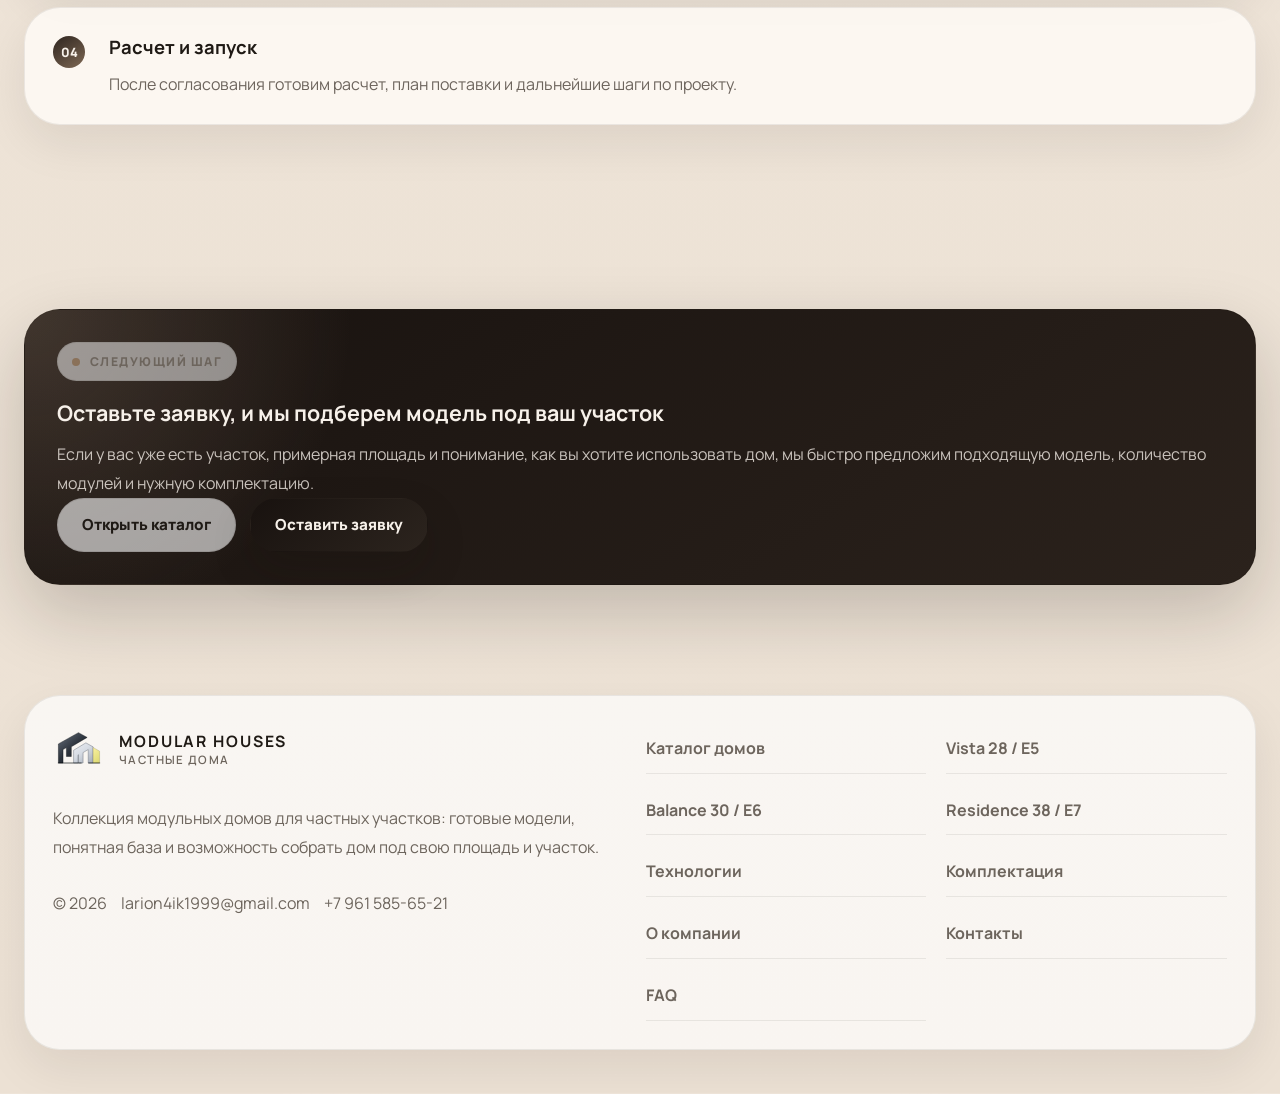
==== commit 9501dd69: "Refine stat and fact card readability" ====
--- a/index.html
+++ b/index.html
@@ -66,15 +66,15 @@
               <div class="stat-strip">
                 <article class="stat-card" data-reveal>
                   <strong>3.3 м</strong>
-                  <span>Ширина одного модуля, из которого собирается дом.</span>
+                  <span>Базовая ширина одного модуля, из которого собирается весь дом.</span>
                 </article>
                 <article class="stat-card" data-reveal>
                   <strong>28–38 м²</strong>
-                  <span>Стартовые размеры готовых моделей, от которых можно отталкиваться.</span>
+                  <span>Стартовые площади готовой линейки, с которых удобно начать выбор.</span>
                 </article>
                 <article class="stat-card" data-reveal>
                   <strong>1–4+ модуля</strong>
-                  <span>Один дом можно собрать из одного или нескольких модулей под нужный размер.</span>
+                  <span>Дом можно собрать из одного или нескольких модулей под ваш участок.</span>
                 </article>
               </div>
             </div>
--- a/styles.css
+++ b/styles.css
@@ -67,6 +67,10 @@
   max-width: 100%;
 }
 
+figure {
+  margin: 0;
+}
+
 a {
   color: inherit;
   text-decoration: none;
@@ -292,13 +296,16 @@
   display: grid;
   grid-template-columns: minmax(0, 0.98fr) minmax(0, 1.02fr);
   gap: 34px;
-  align-items: center;
+  align-items: start;
 }
 
 .hero-copy,
 .detail-copy {
-  display: grid;
+  display: flex;
+  flex-direction: column;
   gap: 20px;
+  align-items: flex-start;
+  height: 100%;
 }
 
 .breadcrumbs {
@@ -378,6 +385,7 @@
 .hero-media {
   display: grid;
   gap: 16px;
+  align-content: start;
 }
 
 .media-stack,
@@ -385,6 +393,7 @@
 .photo-stack {
   display: grid;
   gap: 16px;
+  align-items: stretch;
 }
 
 .media-stack {
@@ -394,6 +403,7 @@
 .image-frame {
   position: relative;
   overflow: hidden;
+  width: 100%;
   border-radius: var(--radius-xl);
   border: 1px solid rgba(31, 26, 21, 0.08);
   background: #dcd1c4;
@@ -417,15 +427,15 @@
 }
 
 .image-frame--hero {
-  min-height: 560px;
+  aspect-ratio: 1 / 0.9;
 }
 
 .image-frame--mid {
-  min-height: 280px;
+  aspect-ratio: 1 / 1;
 }
 
 .image-frame--short {
-  min-height: 260px;
+  aspect-ratio: 4 / 3;
 }
 
 .image-overlay {
@@ -463,10 +473,12 @@
 .story-grid {
   display: grid;
   gap: 18px;
+  align-items: stretch;
 }
 
 .stat-strip {
-  grid-template-columns: repeat(3, minmax(0, 1fr));
+  grid-template-columns: repeat(2, minmax(0, 1fr));
+  margin-top: auto;
 }
 
 .feature-grid {
@@ -481,7 +493,7 @@
 }
 
 .fact-grid {
-  grid-template-columns: repeat(4, minmax(0, 1fr));
+  grid-template-columns: repeat(2, minmax(0, 1fr));
 }
 
 .section {
@@ -569,10 +581,12 @@
 }
 
 .stat-card {
-  display: grid;
-  align-content: start;
-  gap: 12px;
-  min-height: 210px;
+  display: flex;
+  flex-direction: column;
+  justify-content: flex-start;
+  gap: 10px;
+  min-height: 0;
+  padding: 24px;
 }
 
 .section--dark .feature-card,
@@ -586,18 +600,20 @@
 .fact-card strong,
 .compare-card strong {
   display: block;
-  margin-bottom: 10px;
+  margin-bottom: 0;
   font-family: "Cormorant Garamond", serif;
-  font-size: 2rem;
-  line-height: 1;
+  font-size: clamp(1.75rem, 2.2vw, 2.15rem);
+  line-height: 1.06;
   font-weight: 600;
+  text-wrap: balance;
 }
 
 .stat-card span,
 .fact-card span,
 .compare-card span {
   color: var(--muted);
-  line-height: 1.7;
+  font-size: 0.98rem;
+  line-height: 1.62;
 }
 
 .feature-card .eyebrow,
@@ -674,8 +690,7 @@
 }
 
 .product-media {
-  height: clamp(220px, 23vw, 280px);
-  min-height: 220px;
+  aspect-ratio: 4 / 3;
 }
 
 .product-media img {
@@ -726,6 +741,11 @@
 
 .product-meta div,
 .fact-card {
+  display: flex;
+  flex-direction: column;
+  gap: 6px;
+  justify-content: flex-start;
+  height: 100%;
   padding: 16px 18px;
   border-radius: 22px;
   background: rgba(255, 255, 255, 0.56);
@@ -735,7 +755,7 @@
 .product-meta strong,
 .fact-card em {
   display: block;
-  margin-bottom: 6px;
+  margin-bottom: 0;
   color: var(--muted);
   font-size: 0.85rem;
   font-style: normal;
@@ -745,12 +765,26 @@
 .product-meta span,
 .fact-card span {
   font-weight: 800;
-  line-height: 1.5;
+  line-height: 1.45;
+}
+
+.fact-card strong {
+  font-size: clamp(1.35rem, 1.8vw, 1.75rem);
+  line-height: 1.16;
+}
+
+.fact-card span {
+  font-size: 0.96rem;
+  font-weight: 600;
+  line-height: 1.58;
 }
 
 .editorial-copy {
-  display: grid;
+  display: flex;
+  flex-direction: column;
   gap: 18px;
+  align-items: flex-start;
+  height: 100%;
 }
 
 .editorial-copy h2,
@@ -775,12 +809,12 @@
 
 .photo-stack .image-frame:first-child {
   grid-column: 1 / -1;
-  min-height: 420px;
+  aspect-ratio: 16 / 10;
 }
 
 .photo-stack .image-frame:nth-child(2),
 .photo-stack .image-frame:nth-child(3) {
-  min-height: 290px;
+  aspect-ratio: 1 / 1;
 }
 
 .dark-panel {
@@ -878,12 +912,13 @@
   display: grid;
   grid-template-columns: minmax(0, 1.08fr) minmax(0, 0.92fr);
   gap: 24px;
-  align-items: stretch;
+  align-items: start;
 }
 
 .detail-media {
   display: grid;
   gap: 16px;
+  align-content: start;
 }
 
 .detail-side {
@@ -1207,17 +1242,16 @@
   .story-grid,
   .feature-grid,
   .fact-grid,
-  .stat-strip,
   .dark-grid {
     grid-template-columns: repeat(2, minmax(0, 1fr));
   }
 
-  .photo-stack .image-frame:first-child {
-    min-height: 420px;
+  .stat-strip {
+    grid-template-columns: repeat(2, minmax(0, 1fr));
   }
 
   .image-frame--hero {
-    min-height: 500px;
+    aspect-ratio: 16 / 11;
   }
 }
 
@@ -1401,18 +1435,18 @@
   }
 
   .image-frame--hero {
-    min-height: 320px;
+    aspect-ratio: 4 / 5;
   }
 
   .image-frame--mid {
-    min-height: 220px;
+    aspect-ratio: 1 / 1;
   }
 
   .image-frame--short,
   .photo-stack .image-frame:first-child,
   .photo-stack .image-frame:nth-child(2),
   .photo-stack .image-frame:nth-child(3) {
-    min-height: 210px;
+    aspect-ratio: 1 / 1;
   }
 
   .image-overlay {
@@ -1452,14 +1486,16 @@
     min-height: 0;
   }
 
+  .fact-card strong {
+    font-size: 1.5rem;
+  }
+
   .product-body {
     gap: 16px;
     padding: 24px 22px;
   }
 
   .product-media {
-    height: auto;
-    min-height: 0;
     aspect-ratio: 1 / 1;
   }
 
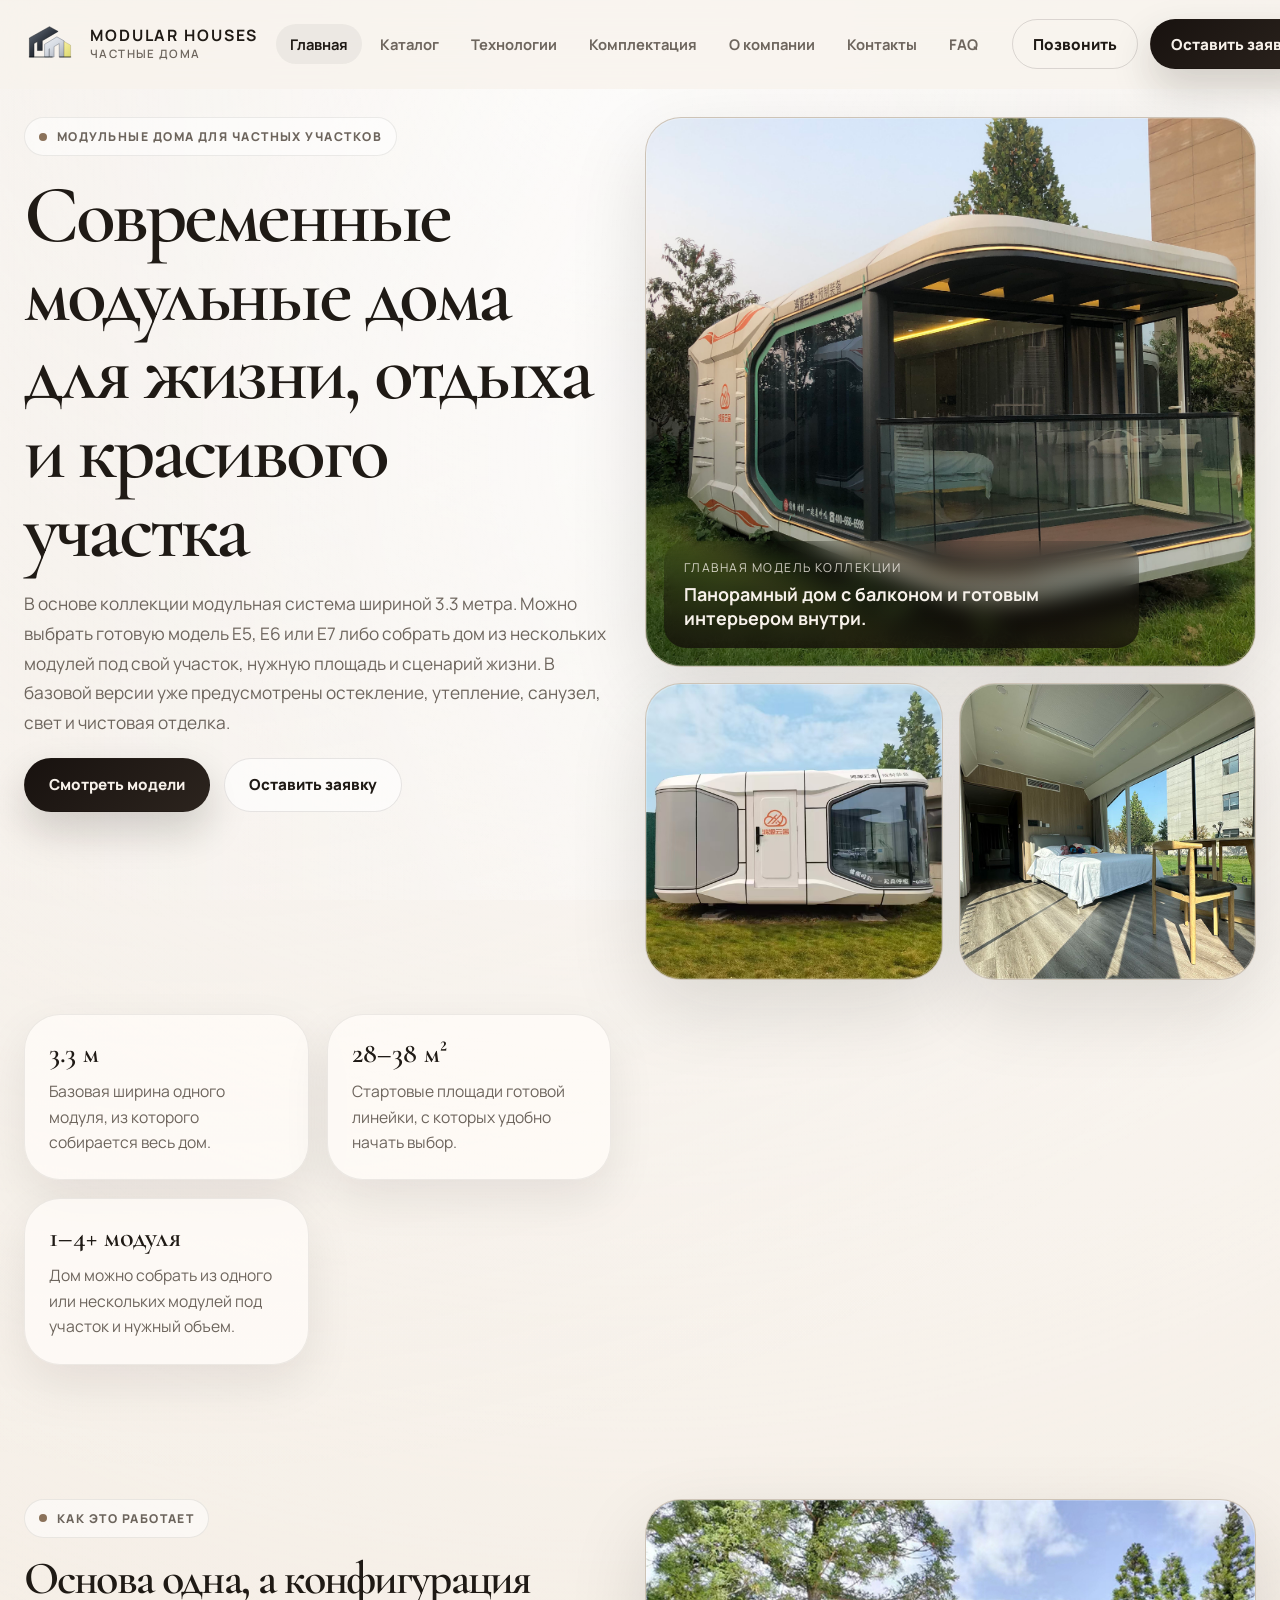
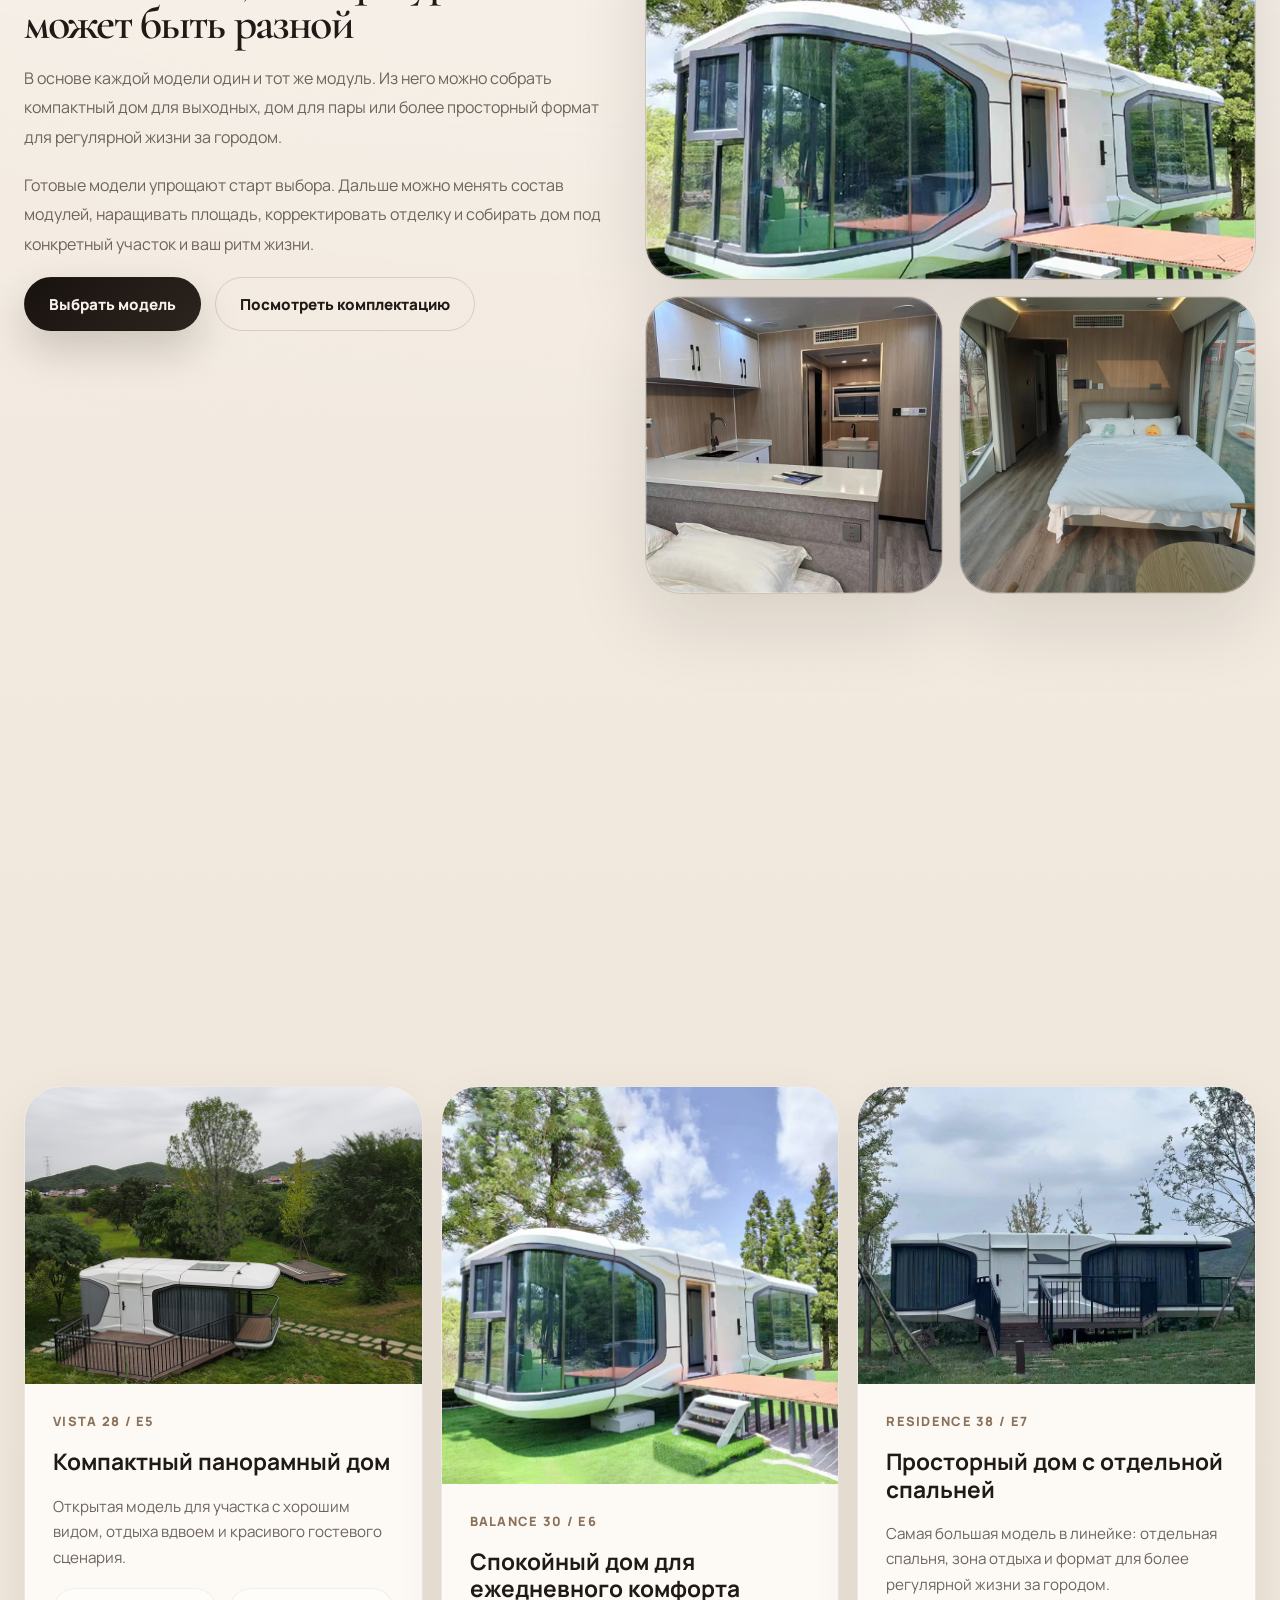
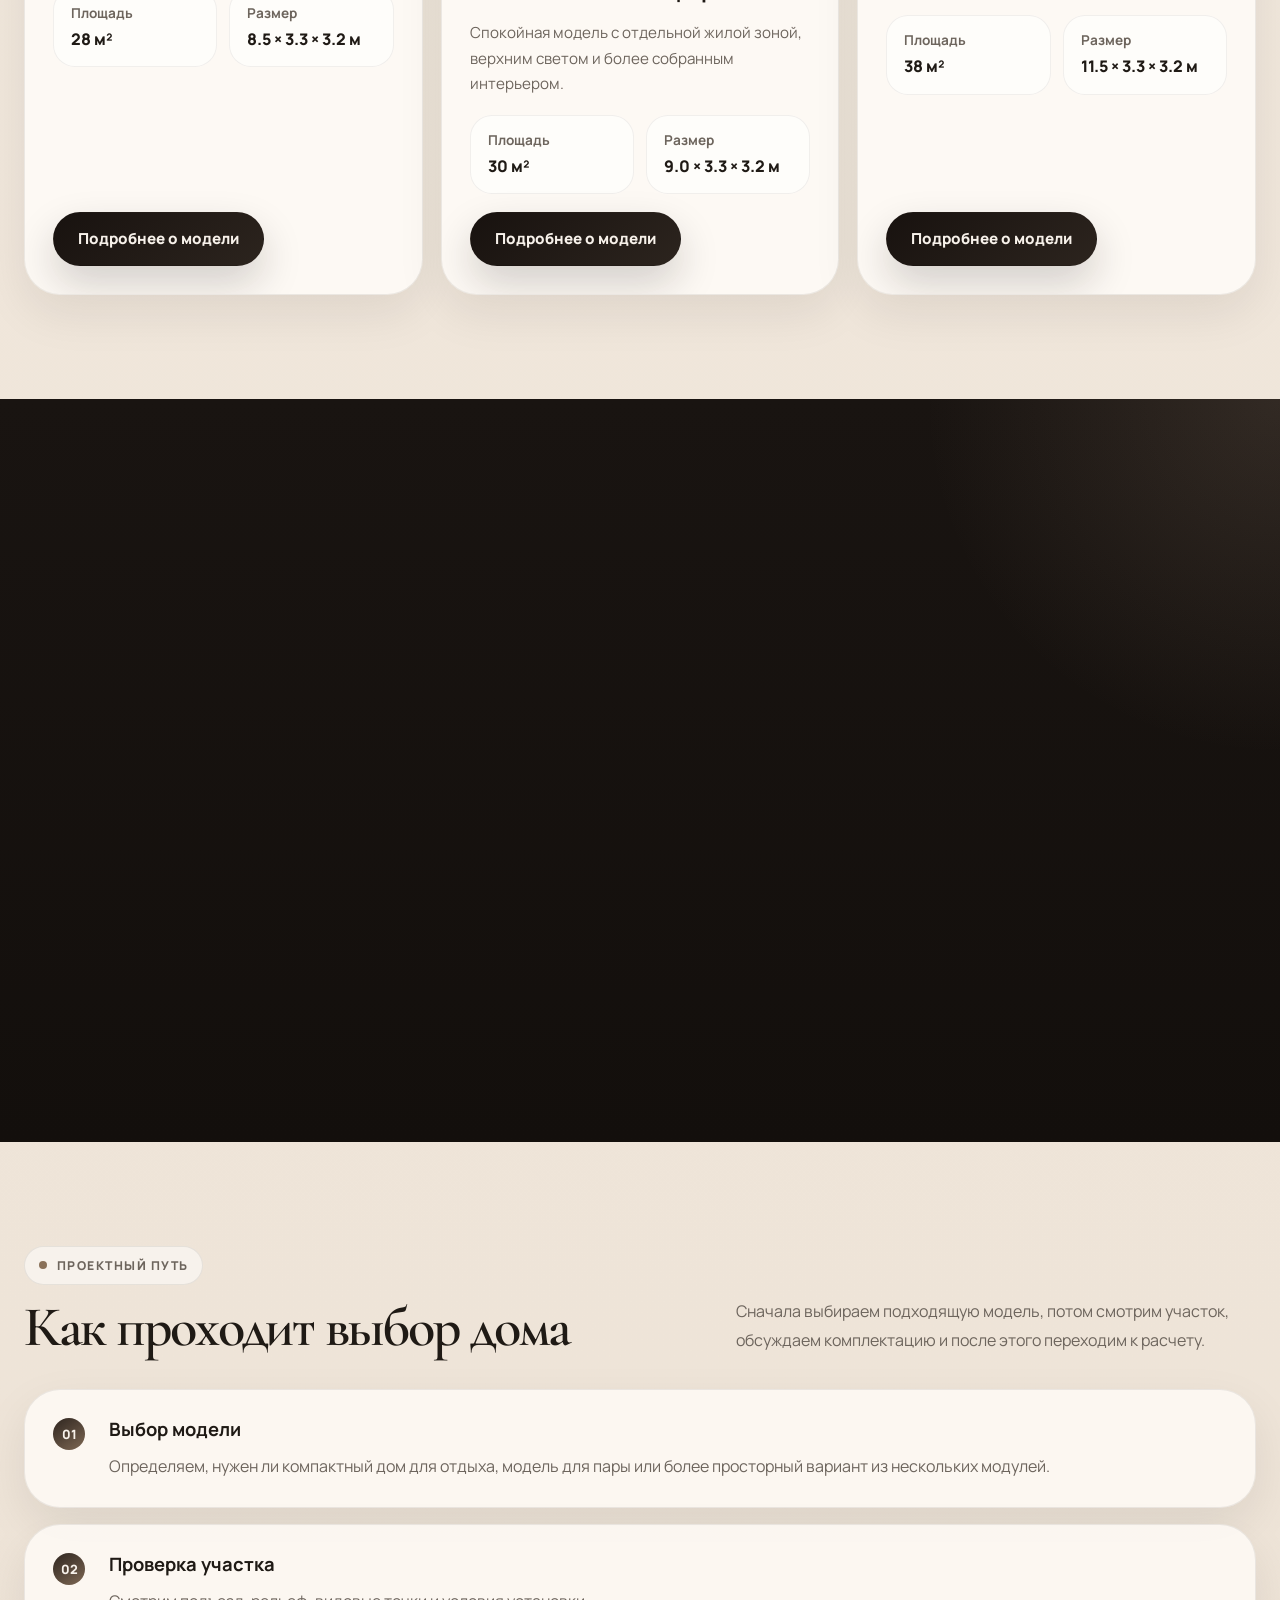
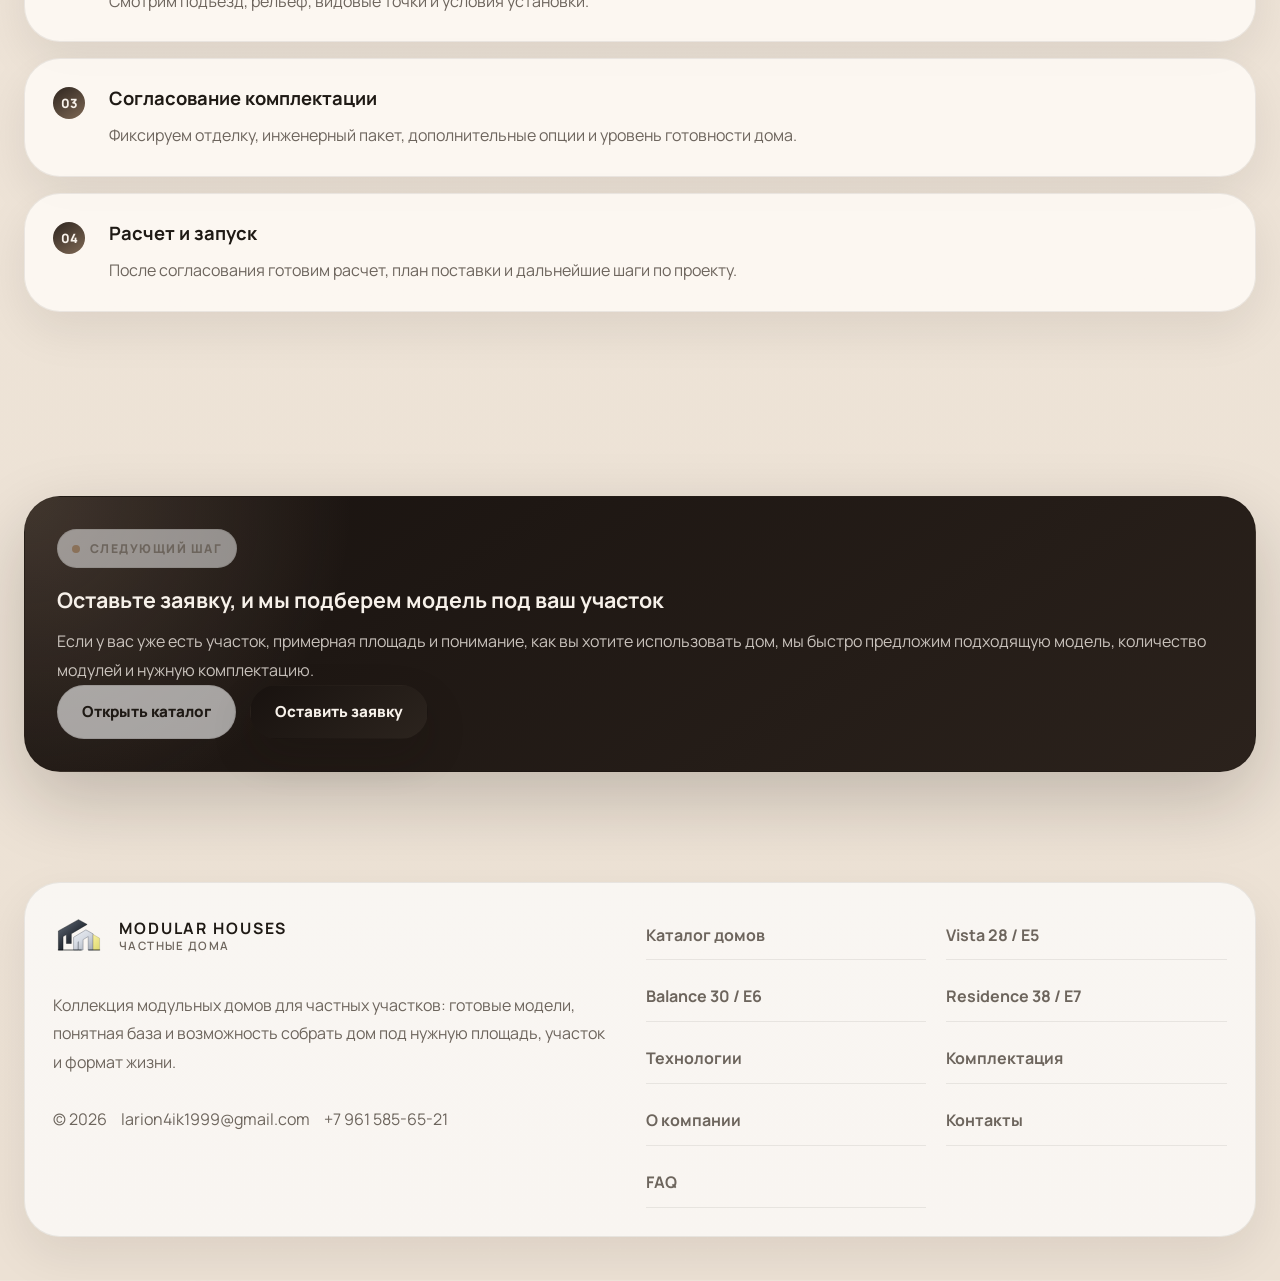
==== commit 8484f491: "Polish mobile hero layout and site copy" ====
--- a/index.html
+++ b/index.html
@@ -54,33 +54,18 @@
               <span class="eyebrow">Модульные дома для частных участков</span>
               <h1 class="display">Современные модульные дома для жизни, отдыха и красивого участка</h1>
               <p class="lead">
-                Мы работаем с модульной системой шириной 3.3 метра. Можно взять готовую модель E5, E6 или E7, а
-                можно собрать дом из нескольких модулей под свой участок и нужную площадь. В базе уже предусмотрены
-                остекление, утепление, санузел, свет и отделка.
+                В основе коллекции модульная система шириной 3.3 метра. Можно выбрать готовую модель E5, E6 или E7
+                либо собрать дом из нескольких модулей под свой участок, нужную площадь и сценарий жизни. В базовой
+                версии уже предусмотрены остекление, утепление, санузел, свет и чистовая отделка.
               </p>
               <div class="hero-actions">
                 <a class="btn btn--dark" href="./catalog.html">Смотреть модели</a>
                 <a class="btn btn--light" href="./contacts.html">Оставить заявку</a>
               </div>
-
-              <div class="stat-strip">
-                <article class="stat-card" data-reveal>
-                  <strong>3.3 м</strong>
-                  <span>Базовая ширина одного модуля, из которого собирается весь дом.</span>
-                </article>
-                <article class="stat-card" data-reveal>
-                  <strong>28–38 м²</strong>
-                  <span>Стартовые площади готовой линейки, с которых удобно начать выбор.</span>
-                </article>
-                <article class="stat-card" data-reveal>
-                  <strong>1–4+ модуля</strong>
-                  <span>Дом можно собрать из одного или нескольких модулей под ваш участок.</span>
-                </article>
-              </div>
             </div>
 
             <div class="hero-media" data-reveal>
-              <figure class="image-frame image-frame--hero">
+              <figure class="image-frame image-frame--hero image-focus-center-low">
                 <img
                   src="./assets/images/source-refresh/1757570307708-19.jpg"
                   alt="Модульный дом с балконом и панорамным остеклением"
@@ -100,6 +85,21 @@
                 </figure>
               </div>
             </div>
+
+            <div class="stat-strip">
+              <article class="stat-card" data-reveal>
+                <strong>3.3 м</strong>
+                <span>Базовая ширина одного модуля, из которого собирается весь дом.</span>
+              </article>
+              <article class="stat-card" data-reveal>
+                <strong>28–38 м²</strong>
+                <span>Стартовые площади готовой линейки, с которых удобно начать выбор.</span>
+              </article>
+              <article class="stat-card" data-reveal>
+                <strong>1–4+ модуля</strong>
+                <span>Дом можно собрать из одного или нескольких модулей под участок и нужный объем.</span>
+              </article>
+            </div>
           </div>
         </section>
 
@@ -109,13 +109,12 @@
               <span class="eyebrow">Как это работает</span>
               <h2>Основа одна, а конфигурация может быть разной</h2>
               <p>
-                Все модели строятся на одной системе. За основу берется модуль шириной 3.3 метра, а дальше из него
-                можно собрать компактный дом для отдыха, дом для пары или более просторный вариант из нескольких
-                модулей.
+                В основе каждой модели один и тот же модуль. Из него можно собрать компактный дом для выходных, дом
+                для пары или более просторный формат для регулярной жизни за городом.
               </p>
               <p>
-                Готовые модели нужны, чтобы проще было начать выбор. Дальше можно менять состав модулей, наращивать
-                площадь, менять отделку и собирать дом под конкретный участок.
+                Готовые модели упрощают старт выбора. Дальше можно менять состав модулей, наращивать площадь,
+                корректировать отделку и собирать дом под конкретный участок и ваш ритм жизни.
               </p>
               <div class="inline-actions">
                 <a class="btn btn--dark" href="./catalog.html">Выбрать модель</a>
@@ -145,8 +144,8 @@
                 <h2 class="section-title">Три модели, с которых удобно начать выбор</h2>
               </div>
               <p class="section-intro">
-                В первой линейке есть три готовых дома. У каждого свой характер, но любой из них можно взять за основу
-                и собрать более крупный дом из нескольких модулей.
+                В первой линейке три готовых дома. У каждого свой характер, но любой можно взять за основу и
+                расширить за счет нескольких модулей.
               </p>
             </div>
 
@@ -159,8 +158,7 @@
                   <span class="product-label">Vista 28 / E5</span>
                   <h3 class="product-title">Компактный панорамный дом</h3>
                   <p class="product-subtitle">
-                    Самая легкая и открытая модель. Подходит для участка с красивым видом, отдыха вдвоем и коротких
-                    загородных поездок.
+                    Открытая модель для участка с хорошим видом, отдыха вдвоем и красивого гостевого сценария.
                   </p>
                   <div class="product-meta">
                     <div>
@@ -186,8 +184,7 @@
                   <span class="product-label">Balance 30 / E6</span>
                   <h3 class="product-title">Спокойный дом для ежедневного комфорта</h3>
                   <p class="product-subtitle">
-                    Более закрытая и спокойная модель с отдельной жилой зоной, верхним светом и удобной планировкой
-                    для пары или долгого отдыха.
+                    Спокойная модель с отдельной жилой зоной, верхним светом и более собранным интерьером.
                   </p>
                   <div class="product-meta">
                     <div>
@@ -213,8 +210,8 @@
                   <span class="product-label">Residence 38 / E7</span>
                   <h3 class="product-title">Просторный дом с отдельной спальней</h3>
                   <p class="product-subtitle">
-                    Самая большая модель в линейке. Внутри есть отдельная спальня, зона отдыха и балкон, поэтому дом
-                    подходит не только для выходных, но и для регулярной жизни за городом.
+                    Самая большая модель в линейке: отдельная спальня, зона отдыха и формат для более регулярной
+                    жизни за городом.
                   </p>
                   <div class="product-meta">
                     <div>
@@ -238,11 +235,11 @@
         <section class="section section--dark">
           <div class="container">
             <div class="dark-panel" data-reveal>
-              <h2>Красивый вид дополняется нормальной конструкцией и готовой инженерией</h2>
+              <h2>Выразительная архитектура подкреплена надежной конструкцией и готовой инженерией</h2>
               <p>
-                В основе домов стальной каркас, утепление, энергосберегающее остекление, освещение, теплый пол,
-                климатический пакет и готовый санузел. Поэтому дом хорошо выглядит и при этом остается удобным для
-                жизни.
+                В основе домов стальной каркас, утепление, энергосберегающее остекление, теплый пол, освещение,
+                климатический пакет и готовый санузел. Дом выглядит эффектно, но при этом остается удобным в
+                повседневной жизни.
               </p>
 
               <div class="dark-grid">
@@ -331,7 +328,7 @@
             </a>
             <p>
               Коллекция модульных домов для частных участков: готовые модели, понятная база и возможность собрать дом
-              под свою площадь и участок.
+              под нужную площадь, участок и формат жизни.
             </p>
             <div class="footer-meta">
               <span>© <span data-current-year></span></span>
--- a/styles.css
+++ b/styles.css
@@ -388,6 +388,12 @@
   align-content: start;
 }
 
+.hero-grid--home > .stat-strip,
+.detail-hero > .fact-grid {
+  grid-column: 1 / 2;
+  margin-top: 0;
+}
+
 .media-stack,
 .gallery-grid,
 .photo-stack {
@@ -424,6 +430,18 @@
   height: 100%;
   object-fit: cover;
   object-position: center;
+}
+
+.image-focus-lower img {
+  object-position: center 68%;
+}
+
+.image-focus-center-low img {
+  object-position: center 58%;
+}
+
+.image-focus-right img {
+  object-position: 62% center;
 }
 
 .image-frame--hero {
@@ -1355,7 +1373,7 @@
 
   .page-hero,
   .section {
-    padding: 56px 0;
+    padding: 48px 0;
   }
 
   .page-hero--home {
@@ -1368,13 +1386,13 @@
   .detail-hero,
   .contact-grid,
   .footer-grid {
-    gap: 24px;
+    gap: 22px;
   }
 
   .hero-copy,
   .detail-copy,
   .editorial-copy {
-    gap: 16px;
+    gap: 15px;
   }
 
   .breadcrumbs {
@@ -1404,7 +1422,7 @@
   }
 
   .display {
-    font-size: clamp(2.35rem, 11.6vw, 3.35rem);
+    font-size: clamp(2.18rem, 10.8vw, 3rem);
     line-height: 0.98;
   }
 
@@ -1413,8 +1431,9 @@
   .editorial-copy h2,
   .editorial-copy h3,
   .dark-panel h2 {
-    font-size: clamp(1.95rem, 9vw, 2.65rem);
-    line-height: 1.02;
+    font-size: clamp(1.8rem, 8.1vw, 2.45rem);
+    line-height: 1.05;
+    text-wrap: balance;
   }
 
   .lead,
@@ -1430,40 +1449,41 @@
   .form-card p,
   .cta-panel p,
   .dark-panel p {
-    font-size: 0.98rem;
-    line-height: 1.68;
+    font-size: 0.96rem;
+    line-height: 1.64;
   }
 
   .image-frame--hero {
-    aspect-ratio: 4 / 5;
-  }
-
-  .image-frame--mid {
-    aspect-ratio: 1 / 1;
+    aspect-ratio: 16 / 10;
+  }
+
+  .image-frame--mid,
+  .product-media {
+    aspect-ratio: 16 / 10;
   }
 
   .image-frame--short,
   .photo-stack .image-frame:first-child,
   .photo-stack .image-frame:nth-child(2),
   .photo-stack .image-frame:nth-child(3) {
-    aspect-ratio: 1 / 1;
+    aspect-ratio: 16 / 10;
   }
 
   .image-overlay {
     inset: auto 12px 12px 12px;
-    gap: 8px;
-    padding: 14px 16px;
-    max-width: min(84%, 320px);
-    border-radius: 20px;
+    gap: 6px;
+    padding: 12px 14px;
+    max-width: none;
+    border-radius: 18px;
   }
 
   .image-overlay span {
-    font-size: 0.66rem;
+    font-size: 0.62rem;
   }
 
   .image-overlay strong {
-    font-size: 1rem;
-    line-height: 1.3;
+    font-size: 0.96rem;
+    line-height: 1.28;
   }
 
   .card,
@@ -1495,13 +1515,15 @@
     padding: 24px 22px;
   }
 
-  .product-media {
-    aspect-ratio: 1 / 1;
-  }
-
   .contact-link {
-    min-height: 74px;
+    min-height: 0;
     padding: 16px 18px;
+    flex-direction: column;
+    align-items: flex-start;
+  }
+
+  .contact-link span {
+    align-self: flex-start;
   }
 
   .spec-row {
@@ -1509,6 +1531,16 @@
     gap: 8px;
   }
 
+  .faq-item summary {
+    align-items: flex-start;
+    padding: 20px 22px;
+    font-size: 0.96rem;
+  }
+
+  .faq-item p {
+    padding: 0 22px 22px;
+  }
+
   .footer-links {
     grid-template-columns: 1fr;
   }
